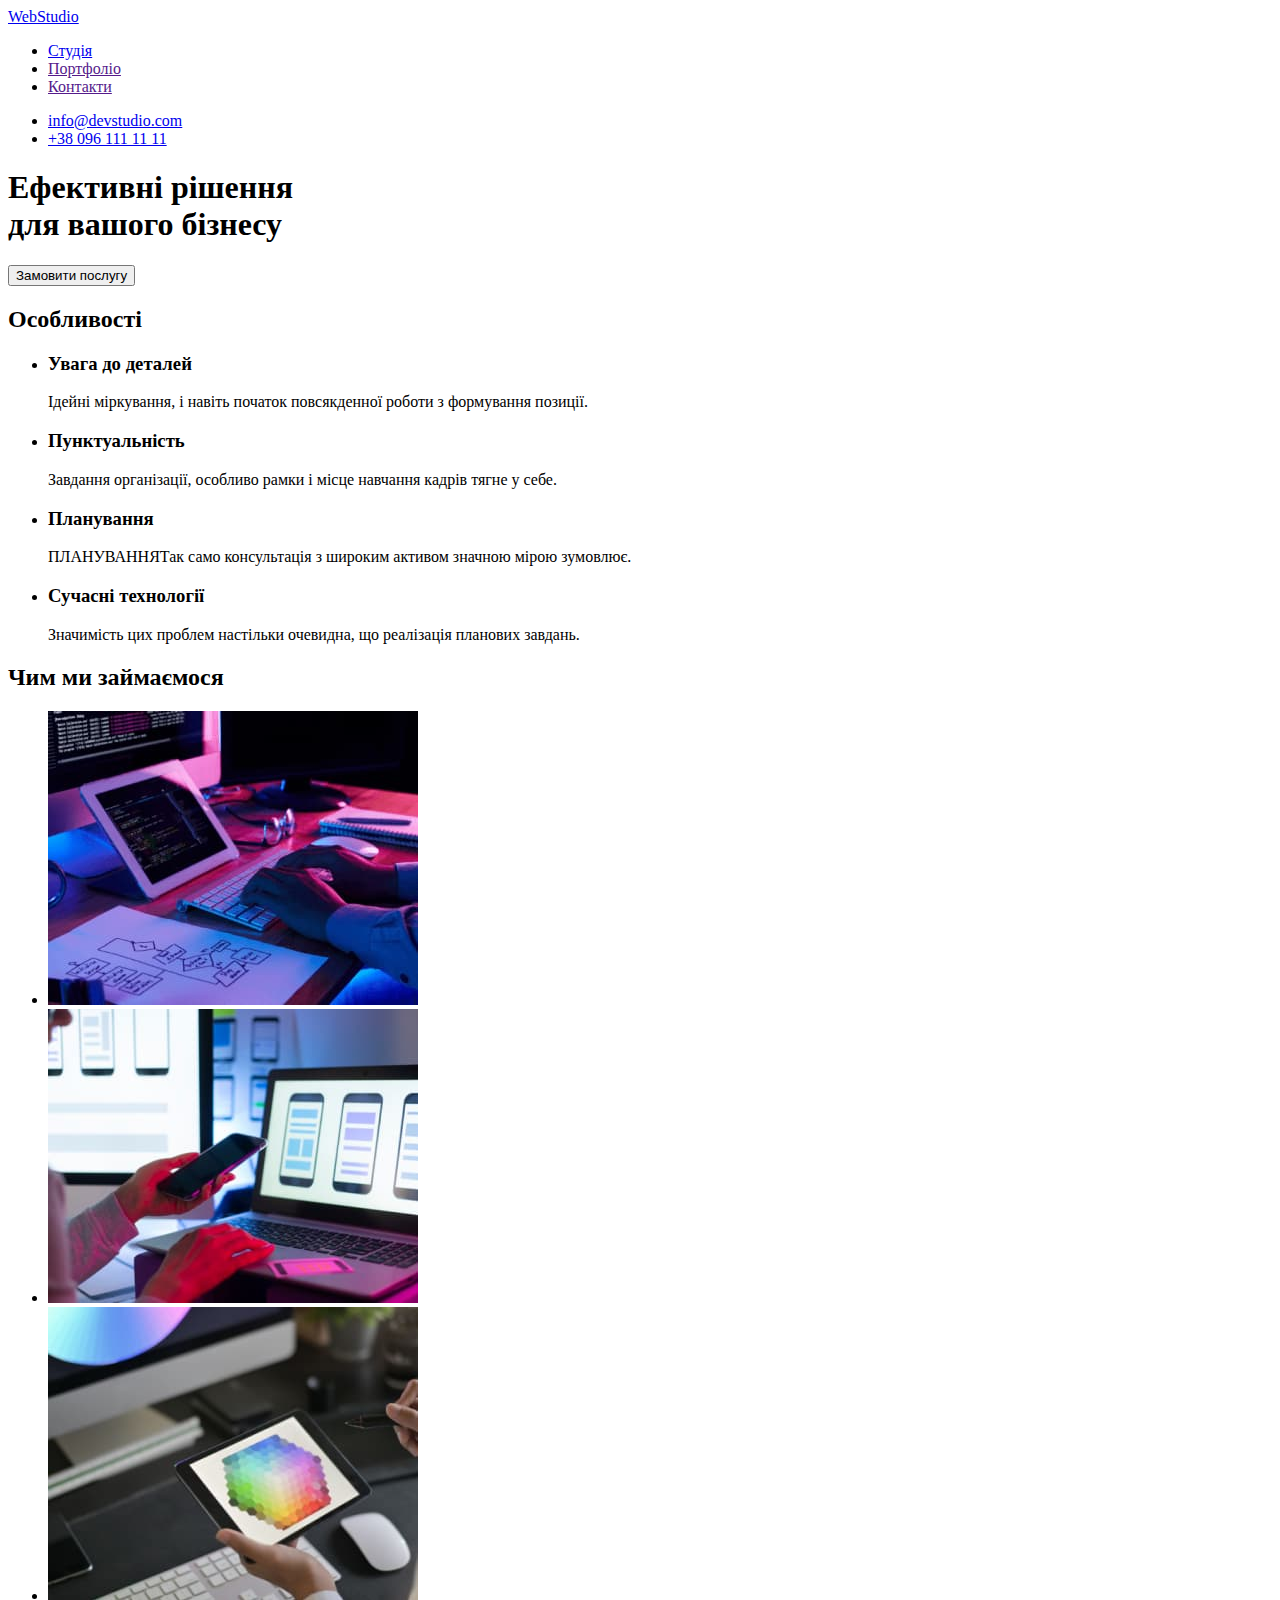
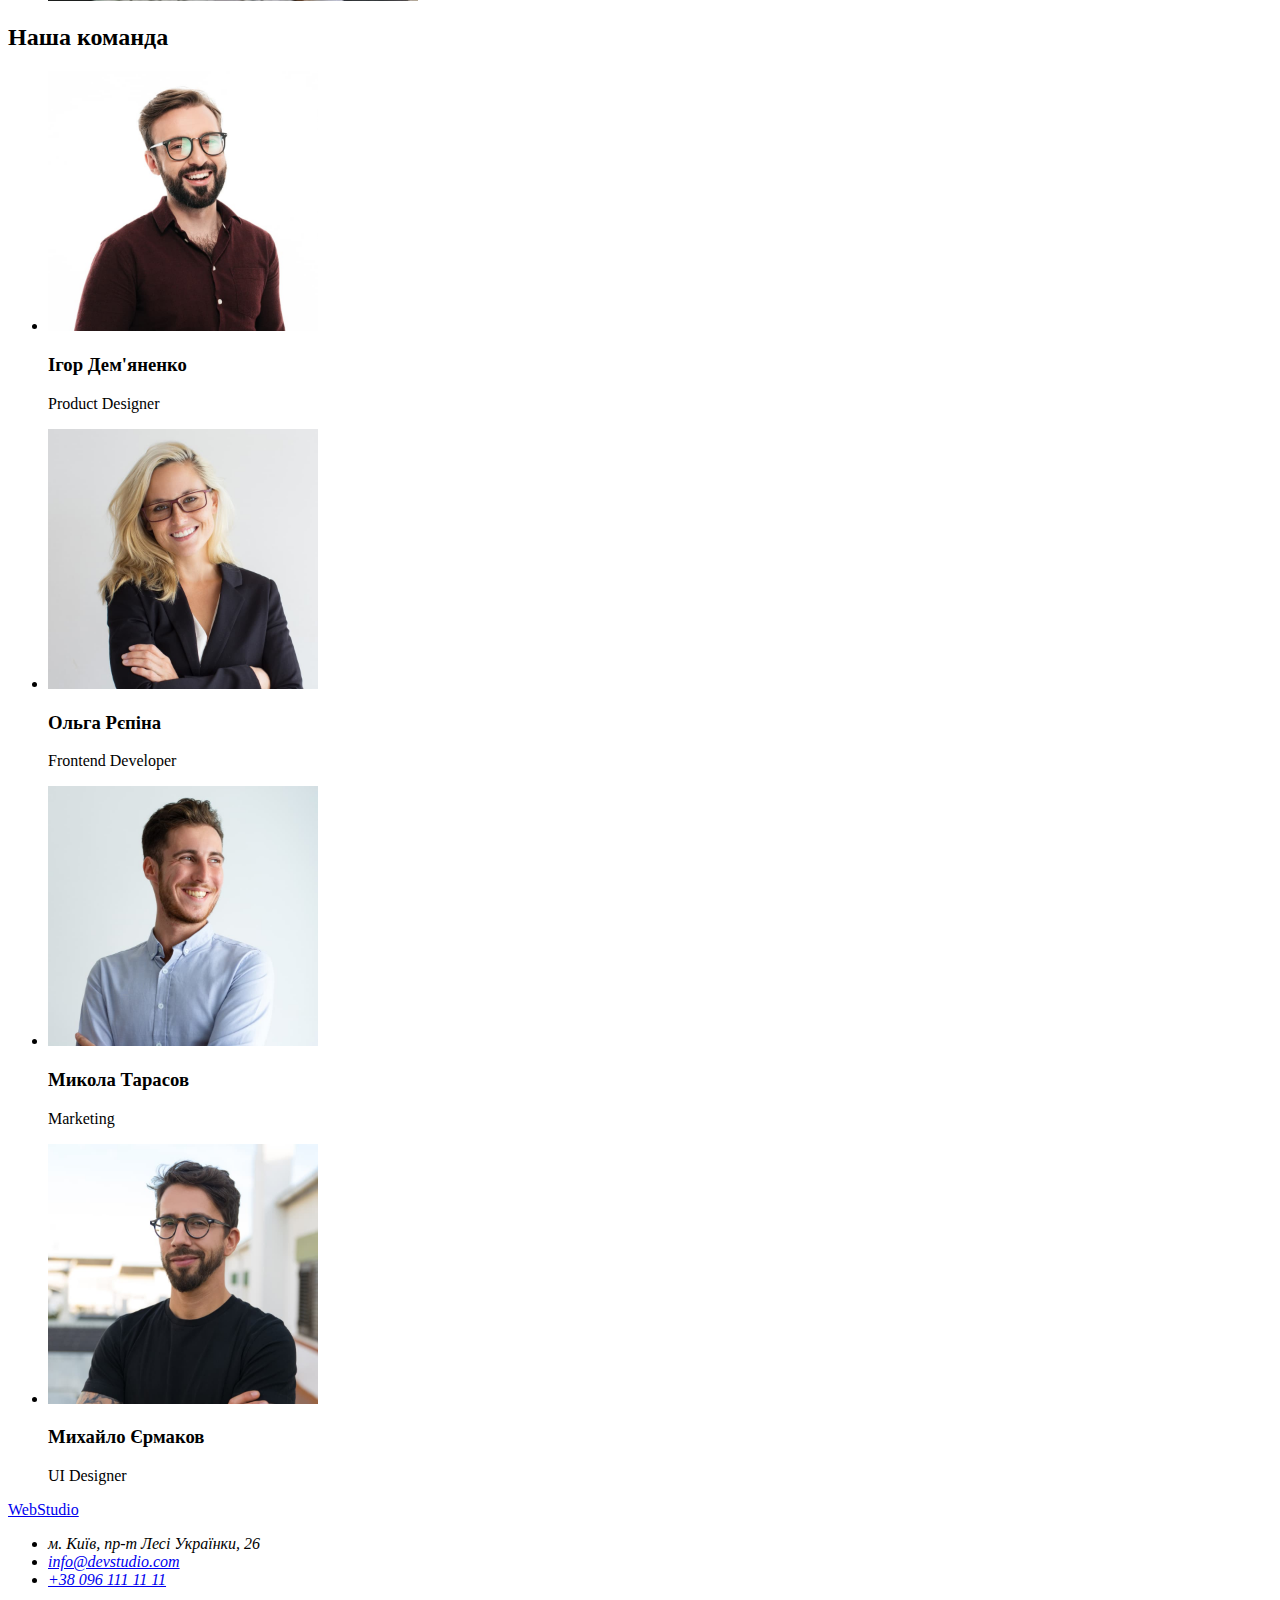
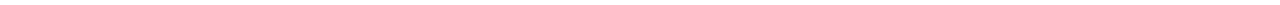
==== index.html @ 7e966d15 "hw-1" ====
<!DOCTYPE html>
<html lang="uk">
  <head>
    <meta charset="UTF-8" />
    <meta http-equiv="X-UA-Compatible" content="IE=edge" />
    <meta name="viewport" content="width=device-width, initial-scale=1.0" />
    <title>Document</title>
  </head>
  <body>
    <header>
      <a href="./index.html">WebStudio</a>
      <nav>
        <ul>
          <li><a href="./index.html">Студія</a></li>
          <li><a href="">Портфоліо</a></li>
          <li><a href="">Контакти</a></li>
        </ul>
      </nav>
      <ul>
        <li><a href="mailto:info@devstudio.com">info@devstudio.com</a></li>
        <li><a href="tel:+380961111111">+38 096 111 11 11</a></li>
      </ul>
    </header>
    <main>
      <section>
        <h1>
          Ефективні рішення <br />
          для вашого бізнесу
        </h1>
        <button type="button">Замовити послугу</button>
      </section>
      <section>
        <h2>Особливості</h2>
        <ul>
          <li>
            <h3>Увага до деталей</h3>
            <p>Ідейні міркування, і навіть початок повсякденної роботи з формування позиції.</p>
          </li>
          <li>
            <h3>Пунктуальність</h3>
            <p>Завдання організації, особливо рамки і місце навчання кадрів тягне у себе.</p>
          </li>
          <li>
            <h3>Планування</h3>
            <p>ПЛАНУВАННЯТак само консультація з широким активом значною мірою зумовлює.</p>
          </li>
          <li>
            <h3>Сучасні технології</h3>
            <p>Значимість цих проблем настільки очевидна, що реалізація планових завдань.</p>
          </li>
        </ul>
      </section>
      <section>
        <h2>Чим ми займаємося</h2>
        <ul>
          <li>
            <img src="./img/box-1.jpg" alt="Десктопні додатки" width="370" />
          </li>
          <li>
            <img src="./img/box-2.jpg" alt="Мобільні додатки" width="370" />
          </li>
          <li>
            <img src="./img/box-3.jpg" alt="Дизайнерські рішення" width="370" />
          </li>
        </ul>
      </section>
      <section>
        <h2>Наша команда</h2>
        <ul>
          <li>
            <img src="./img/ihor-demianenko.jpg" alt="Ihor Demianenko" width="270" />
            <h3>Ігор Дем'яненко</h3>
            <p lang="en">Product Designer</p>
          </li>
          <li>
            <img src="./img/olha-repina.jpg" alt="Olha Repina" width="270" />
            <h3>Ольга Рєпіна</h3>
            <p lang="en">Frontend Developer</p>
          </li>
          <li>
            <img src="./img/mykola-tarasov.jpg" alt="Mykola Tarasov" width="270" />
            <h3>Микола Тарасов</h3>
            <p lang="en">Marketing</p>
          </li>
          <li>
            <img src="./img/mykhailo-yermakov.jpg" alt="Mykhailo Yermakov" width="270" />
            <h3>Михайло Єрмаков</h3>
            <p lang="en">UI Designer</p>
          </li>
        </ul>
      </section>
    </main>
    <footer>
      <a href="./index.html">WebStudio</a>
      <address>
        <ul>
          <li>
            <a href="https://goo.gl/maps/HTSRrRzDhA2f8Xus7" target="_blank" rel="noopener nofollow"></a>
              м. Київ, пр-т Лесі Українки, 26
            </a>
          </li>
          <li><a href="mailto:info@devstudio.com">info@devstudio.com</a></li>
          <li><a href="tel:+380961111111">+38 096 111 11 11</a></li>
        </ul>
      </address>
    </footer>
  </body>
</html>
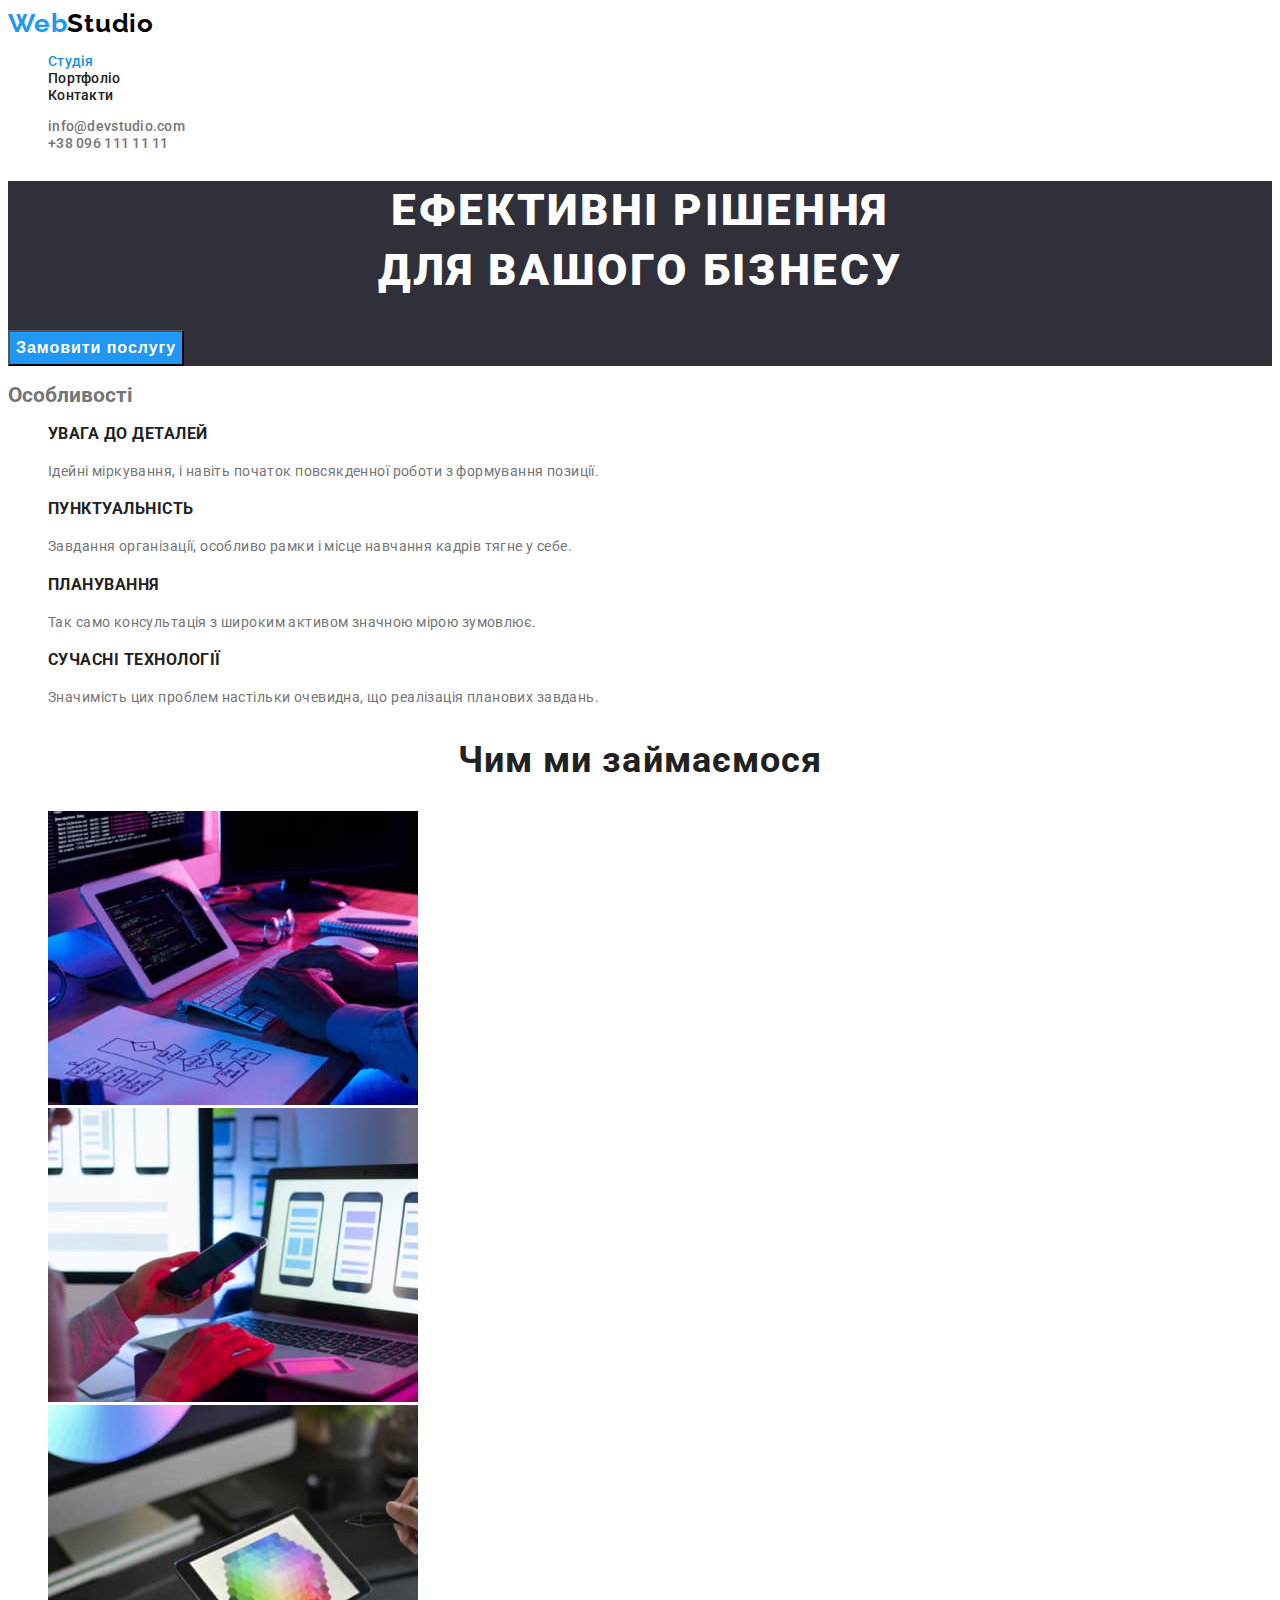
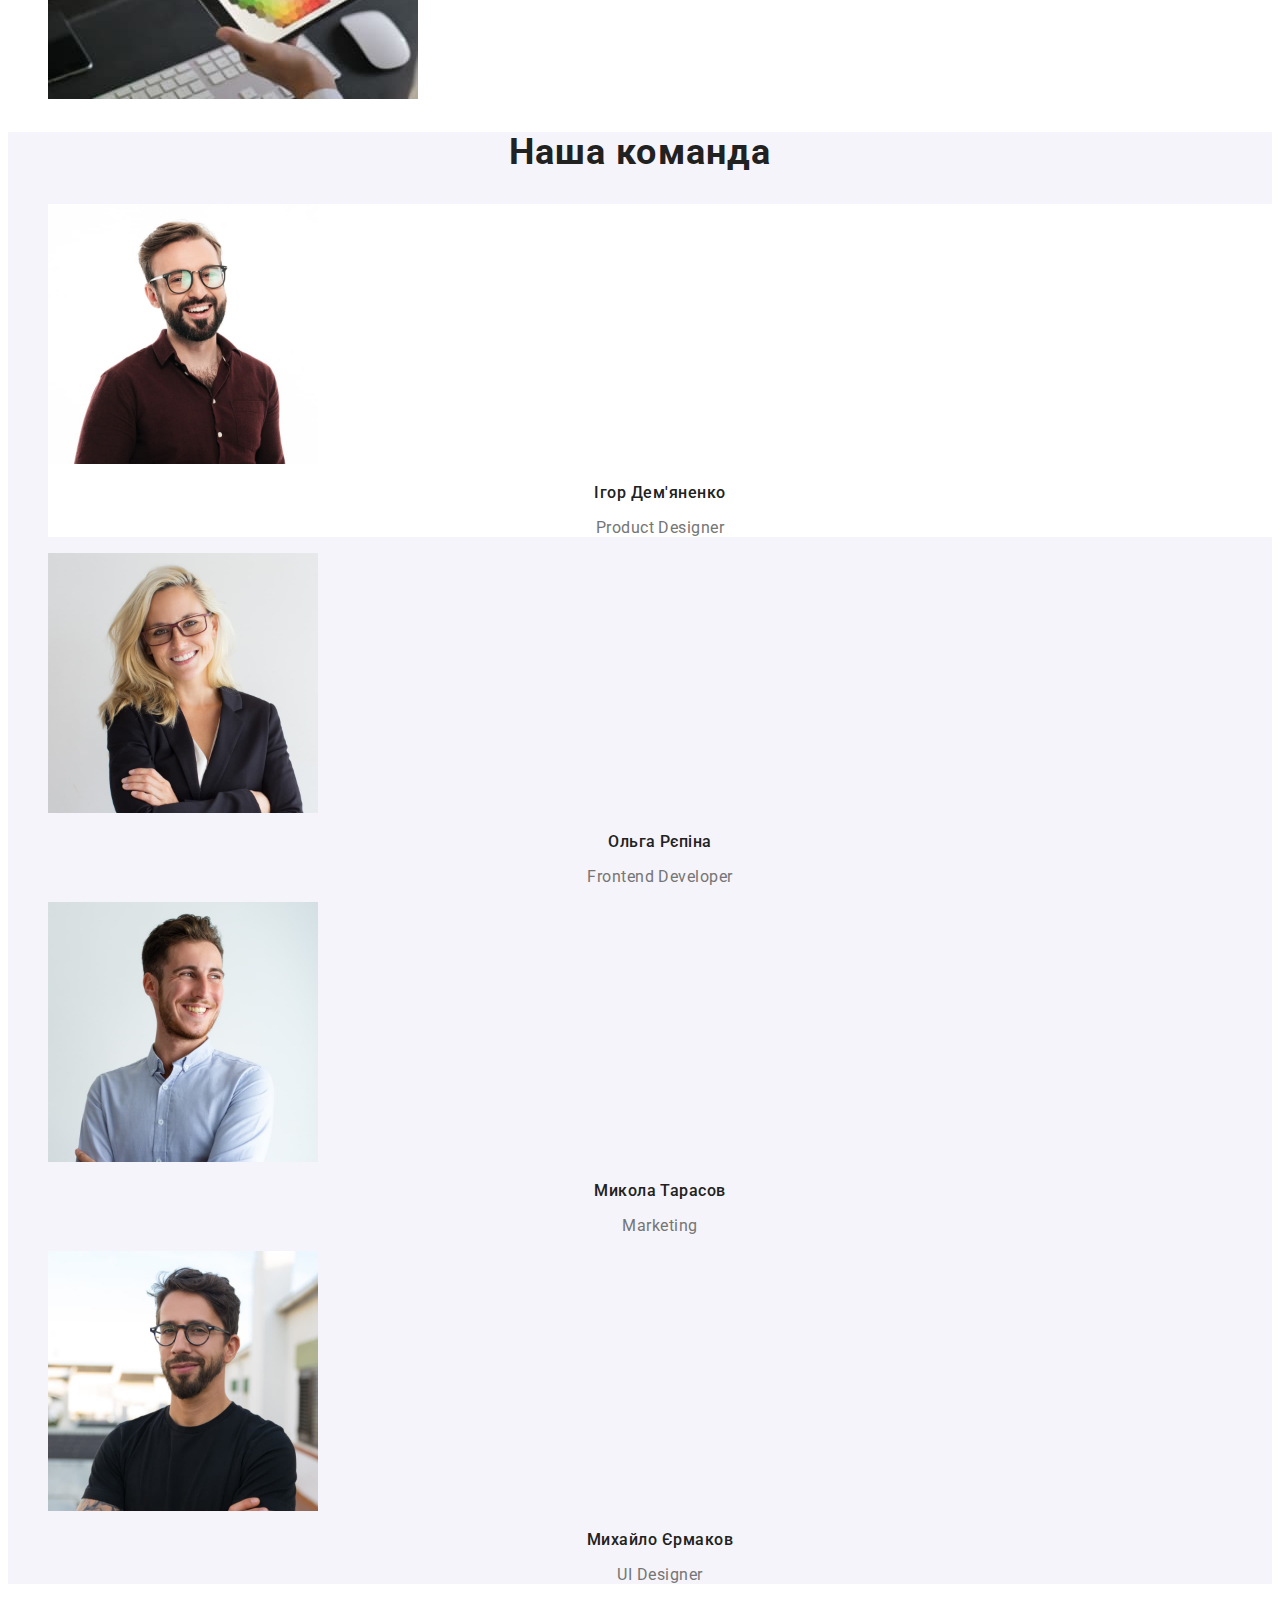
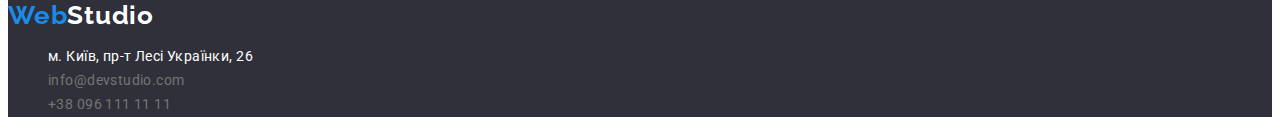
==== commit e7542dbb: "додано файли стилів та сторінка портфоліо" ====
--- a/index.html
+++ b/index.html
@@ -5,54 +5,77 @@
     <meta http-equiv="X-UA-Compatible" content="IE=edge" />
     <meta name="viewport" content="width=device-width, initial-scale=1.0" />
     <title>Document</title>
+    <link rel="preconnect" href="https://fonts.googleapis.com" />
+    <link rel="preconnect" href="https://fonts.gstatic.com" crossorigin />
+    <link
+      href="https://fonts.googleapis.com/css2?family=Raleway&family=Roboto:wght@400;500;700;900&display=swap"
+      rel="stylesheet"
+    />
+    <link rel="stylesheet" href="./css/styles.css" />
   </head>
   <body>
     <header>
-      <a href="./index.html">WebStudio</a>
+      <a href="./index.html" class="logo link-normalize"
+        ><span class="logo-accent">Web</span>Studio</a
+      >
       <nav>
-        <ul>
-          <li><a href="./index.html">Студія</a></li>
-          <li><a href="">Портфоліо</a></li>
-          <li><a href="">Контакти</a></li>
+        <ul class="nav list-normalize">
+          <li><a href="./index.html" class="nav-link link-normalize current-page">Студія</a></li>
+          <li><a href="./portfolio.html" class="nav-link link-normalize">Портфоліо</a></li>
+          <li><a href="#" class="nav-link link-normalize">Контакти</a></li>
         </ul>
       </nav>
-      <ul>
-        <li><a href="mailto:info@devstudio.com">info@devstudio.com</a></li>
-        <li><a href="tel:+380961111111">+38 096 111 11 11</a></li>
+      <ul class="contact list-normalize">
+        <li>
+          <a href="mailto:info@devstudio.com" class="contact-link link-normalize"
+            >info@devstudio.com</a
+          >
+        </li>
+        <li>
+          <a href="tel:+380961111111" class="contact-link link-normalize">+38 096 111 11 11</a>
+        </li>
       </ul>
     </header>
     <main>
-      <section>
-        <h1>
+      <section class="hero">
+        <h1 class="hero-header">
           Ефективні рішення <br />
           для вашого бізнесу
         </h1>
-        <button type="button">Замовити послугу</button>
+        <button type="button" class="hero-btn">Замовити послугу</button>
       </section>
-      <section>
-        <h2>Особливості</h2>
-        <ul>
+      <section class="features">
+        <h2 class="features-main-title">Особливості</h2>
+        <ul class="features-list list-normalize">
           <li>
-            <h3>Увага до деталей</h3>
-            <p>Ідейні міркування, і навіть початок повсякденної роботи з формування позиції.</p>
+            <h3 class="features-title">Увага до деталей</h3>
+            <p class="features-text">
+              Ідейні міркування, і навіть початок повсякденної роботи з формування позиції.
+            </p>
           </li>
           <li>
-            <h3>Пунктуальність</h3>
-            <p>Завдання організації, особливо рамки і місце навчання кадрів тягне у себе.</p>
+            <h3 class="features-title">Пунктуальність</h3>
+            <p class="features-text">
+              Завдання організації, особливо рамки і місце навчання кадрів тягне у себе.
+            </p>
           </li>
           <li>
-            <h3>Планування</h3>
-            <p>ПЛАНУВАННЯТак само консультація з широким активом значною мірою зумовлює.</p>
+            <h3 class="features-title">Планування</h3>
+            <p class="features-text">
+              Так само консультація з широким активом значною мірою зумовлює.
+            </p>
           </li>
           <li>
-            <h3>Сучасні технології</h3>
-            <p>Значимість цих проблем настільки очевидна, що реалізація планових завдань.</p>
+            <h3 class="features-title">Сучасні технології</h3>
+            <p class="features-text">
+              Значимість цих проблем настільки очевидна, що реалізація планових завдань.
+            </p>
           </li>
         </ul>
       </section>
-      <section>
-        <h2>Чим ми займаємося</h2>
-        <ul>
+      <section class="our-products">
+        <h2 class="secondary-title">Чим ми займаємося</h2>
+        <ul class="our-products-list list-normalize">
           <li>
             <img src="./img/box-1.jpg" alt="Десктопні додатки" width="370" />
           </li>
@@ -64,43 +87,56 @@
           </li>
         </ul>
       </section>
-      <section>
-        <h2>Наша команда</h2>
-        <ul>
-          <li>
+      <section class="our-team">
+        <h2 class="secondary-title">Наша команда</h2>
+        <ul class="our-team-list list-normalize">
+          <li class="our-team-item">
             <img src="./img/ihor-demianenko.jpg" alt="Ihor Demianenko" width="270" />
-            <h3>Ігор Дем'яненко</h3>
-            <p lang="en">Product Designer</p>
+            <h3 class="our-team-title our-team-text">Ігор Дем'яненко</h3>
+            <p lang="en" class="our-team-text">Product Designer</p>
           </li>
           <li>
             <img src="./img/olha-repina.jpg" alt="Olha Repina" width="270" />
-            <h3>Ольга Рєпіна</h3>
-            <p lang="en">Frontend Developer</p>
+            <h3 class="our-team-title our-team-text">Ольга Рєпіна</h3>
+            <p lang="en" class="our-team-text">Frontend Developer</p>
           </li>
           <li>
             <img src="./img/mykola-tarasov.jpg" alt="Mykola Tarasov" width="270" />
-            <h3>Микола Тарасов</h3>
-            <p lang="en">Marketing</p>
+            <h3 class="our-team-title our-team-text">Микола Тарасов</h3>
+            <p lang="en" class="our-team-text">Marketing</p>
           </li>
           <li>
             <img src="./img/mykhailo-yermakov.jpg" alt="Mykhailo Yermakov" width="270" />
-            <h3>Михайло Єрмаков</h3>
-            <p lang="en">UI Designer</p>
+            <h3 class="our-team-title our-team-text">Михайло Єрмаков</h3>
+            <p lang="en" class="our-team-text">UI Designer</p>
           </li>
         </ul>
       </section>
     </main>
-    <footer>
-      <a href="./index.html">WebStudio</a>
+    <footer class="footer">
+      <a href="./index.html" class="footer-logo link-normalize"
+        ><span class="footer-logo-accent">Web</span>Studio</a
+      >
       <address>
-        <ul>
+        <ul class="footer-contacts list-normalize">
           <li>
-            <a href="https://goo.gl/maps/HTSRrRzDhA2f8Xus7" target="_blank" rel="noopener nofollow"></a>
+            <a
+              href="https://goo.gl/maps/HTSRrRzDhA2f8Xus7"
+              target="_blank"
+              rel="noopener nofollow"
+              class="link-normalize footer-contact footer-address"
+            >
               м. Київ, пр-т Лесі Українки, 26
             </a>
           </li>
-          <li><a href="mailto:info@devstudio.com">info@devstudio.com</a></li>
-          <li><a href="tel:+380961111111">+38 096 111 11 11</a></li>
+          <li>
+            <a href="mailto:info@devstudio.com" class="footer-contact link-normalize"
+              >info@devstudio.com</a
+            >
+          </li>
+          <li>
+            <a href="tel:+380961111111" class="footer-contact link-normalize">+38 096 111 11 11</a>
+          </li>
         </ul>
       </address>
     </footer>
--- a/css/styles.css
+++ b/css/styles.css
@@ -0,0 +1,200 @@
+:root {
+  --main-accent-color: #2196f3;
+  --header-color: #212121;
+  --text-color: #757575;
+  --white-accent-color: #ffffff;
+  --dark-bg-color: #2f303a;
+  --white-bg-color: #ffffff;
+  --grey-bg-color: #f5f4fa;
+  --active-accent-color: #188ce8;
+  --main-black-color: #000000;
+}
+body {
+  font-family: 'Roboto', sans-serif;
+  font-size: 14px;
+  color: var(--text-color);
+}
+.link-normalize {
+  text-decoration: none;
+}
+.list-normalize {
+  list-style-type: none;
+}
+.nav-link.current-page {
+  color: var(--active-accent-color);
+}
+.logo {
+  font-family: 'Raleway', sans-serif;
+  font-weight: 700;
+  font-size: 26px;
+  line-height: 1.19;
+  letter-spacing: 0.03em;
+  color: var(--main-black-color);
+}
+.logo-accent {
+  color: var(--main-accent-color);
+}
+.nav {
+}
+.nav-link {
+  font-weight: 500;
+  font-size: 14px;
+  line-height: 1.14;
+  letter-spacing: 0.02em;
+  color: var(--header-color);
+}
+.nav-link:hover,
+.nav-link:focus {
+  color: var(--main-accent-color);
+}
+.contact {
+}
+.contact-link {
+  font-weight: 500;
+  line-height: 1.14;
+  letter-spacing: 0.02em;
+  color: var(--text-color);
+}
+.contact-link:hover,
+.contact-link:focus {
+  color: var(--main-accent-color);
+}
+.hero {
+  background: var(--dark-bg-color);
+}
+.hero-header {
+  font-weight: 900;
+  font-size: 44px;
+  line-height: 1.36;
+  text-align: center;
+  letter-spacing: 0.06em;
+  text-transform: uppercase;
+  color: var(--white-accent-color);
+}
+.hero-btn {
+  font-weight: 700;
+  font-size: 16px;
+  line-height: 1.86;
+  text-align: center;
+  letter-spacing: 0.06em;
+  color: var(--white-accent-color);
+  background-color: var(--main-accent-color);
+  cursor: pointer;
+}
+.hero-btn:hover,
+.hero-btn:focus {
+  background-color: var(--active-accent-color);
+}
+.features {
+  background: var(--white-bg-color);
+}
+.features-main-title {
+}
+.features-title {
+  font-weight: 700;
+  line-height: 1.14;
+  letter-spacing: 0.03em;
+  text-transform: uppercase;
+  color: var(--header-color);
+}
+.features-text {
+  line-height: 1.71;
+  letter-spacing: 0.03em;
+}
+.our-products {
+  background: var(--white-bg-color);
+}
+.secondary-title {
+  font-weight: 700;
+  font-size: 36px;
+  line-height: 1.16;
+  text-align: center;
+  letter-spacing: 0.03em;
+  color: var(--header-color);
+}
+.our-products-list {
+}
+.our-team {
+  background-color: var(--grey-bg-color);
+}
+.our-team-list {
+}
+.our-team-item {
+  background-color: var(--white-bg-color);
+}
+.our-team-text {
+  font-size: 16px;
+  line-height: 1.19;
+  text-align: center;
+  letter-spacing: 0.03em;
+}
+.our-team-title {
+  font-weight: 500;
+  color: var(--header-color);
+}
+.footer {
+  background-color: var(--dark-bg-color);
+}
+.footer-logo {
+  font-family: 'Raleway';
+  font-weight: 700;
+  font-size: 26px;
+  line-height: 1.19;
+  letter-spacing: 0.03em;
+  color: var(--white-accent-color);
+}
+.footer-logo-accent {
+  color: var(--active-accent-color);
+}
+.footer-contacts {
+}
+.footer-contact {
+  line-height: 1.71;
+  letter-spacing: 0.03em;
+  font-style: normal;
+  color: var(--text-color);
+}
+.footer-contact:hover,
+.footer-contact:focus {
+  color: var(--active-accent-color);
+}
+.footer-address {
+  color: var(--white-accent-color);
+}
+.portfolio {
+  background-color: var(--white-bg-color);
+}
+.portfolio-buttons {
+}
+.portfolio-btn {
+  font-family: inherit;
+  font-weight: 500;
+  font-size: 16px;
+  line-height: 1.62;
+  text-align: center;
+  letter-spacing: 0.03em;
+  color: var(--header-color);
+  background-color: var(--grey-bg-color);
+}
+.portfolio-btn:hover,
+.portfolio-btn:focus {
+  background-color: var(--active-accent-color);
+  color: var(--white-accent-color);
+}
+.portfolio-items {
+}
+.portfolio-item {
+}
+.portfolio-item-title {
+  font-weight: 700;
+  font-size: 18px;
+  line-height: 2;
+  letter-spacing: 0.06em;
+  color: var(--header-color);
+}
+.portfolio-item-text {
+  font-size: 16px;
+  line-height: 1.88;
+  letter-spacing: 0.03em;
+  color: var(--text-color);
+}
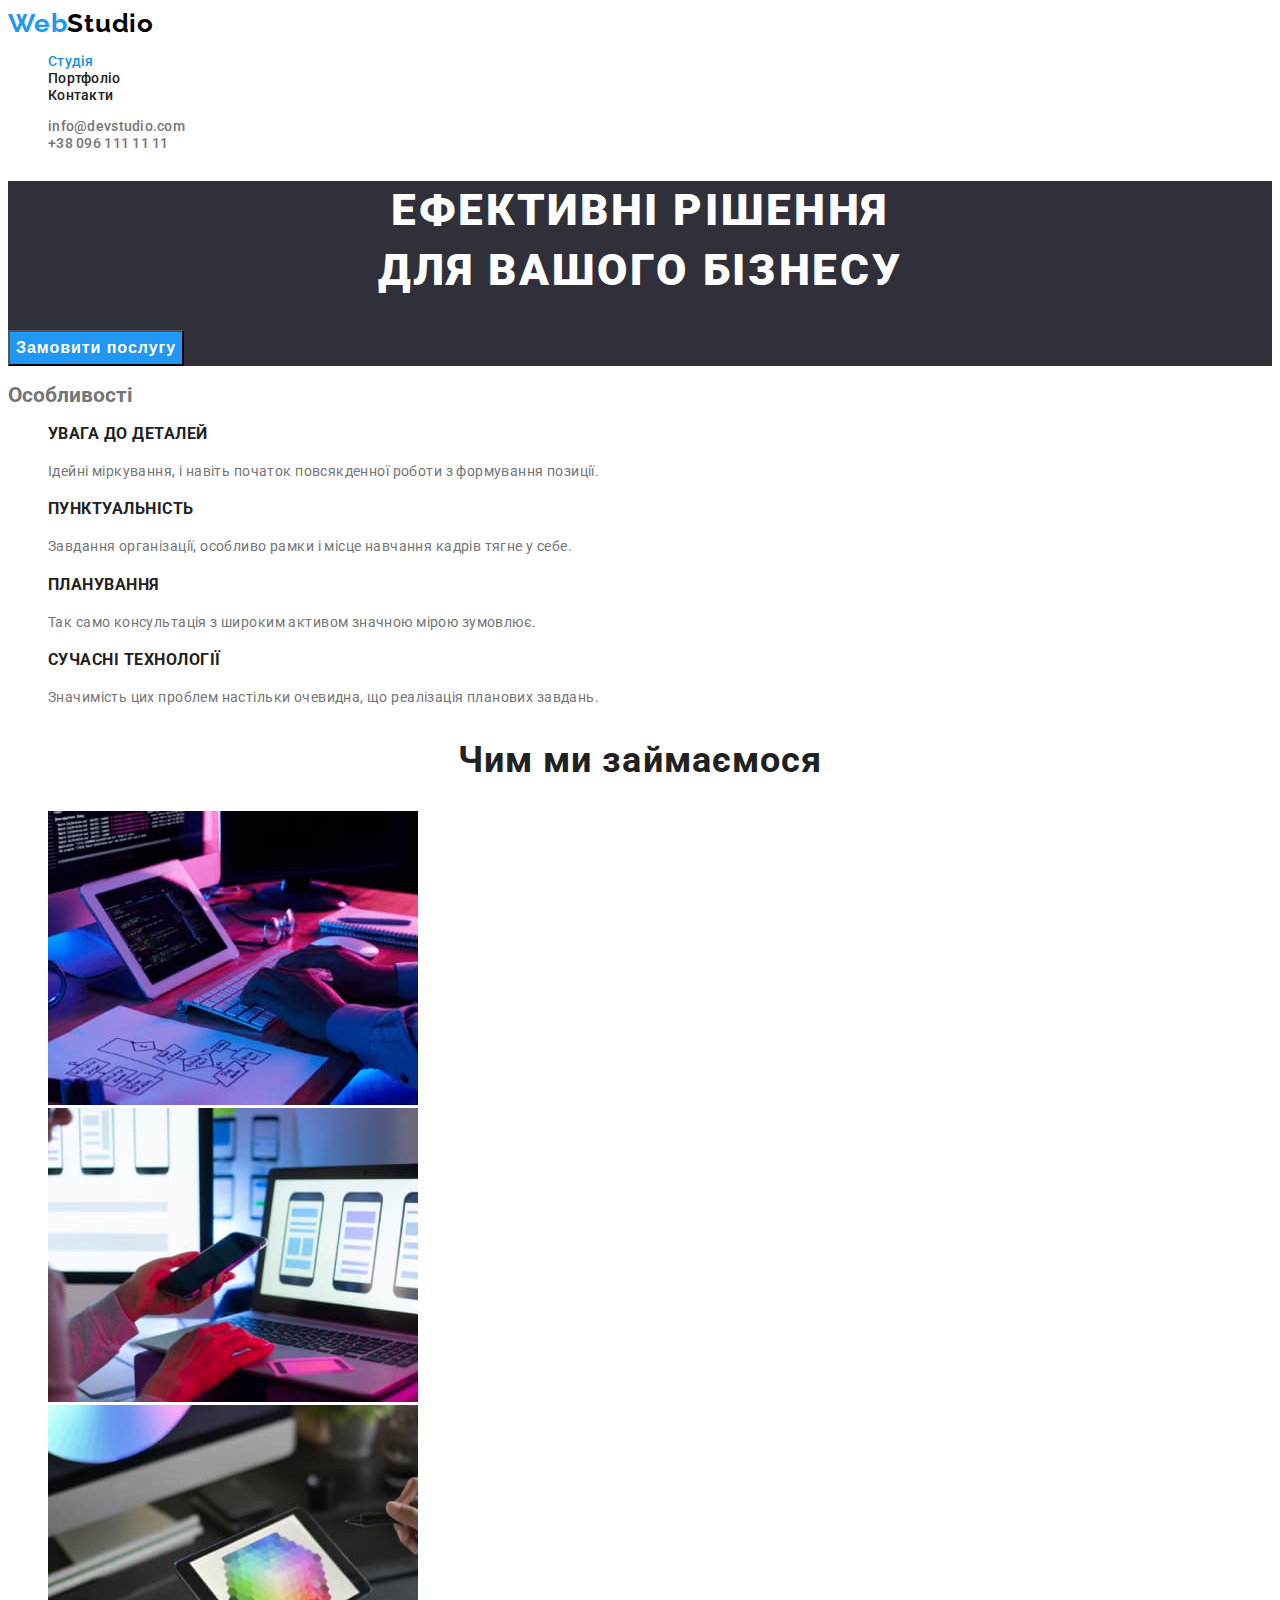
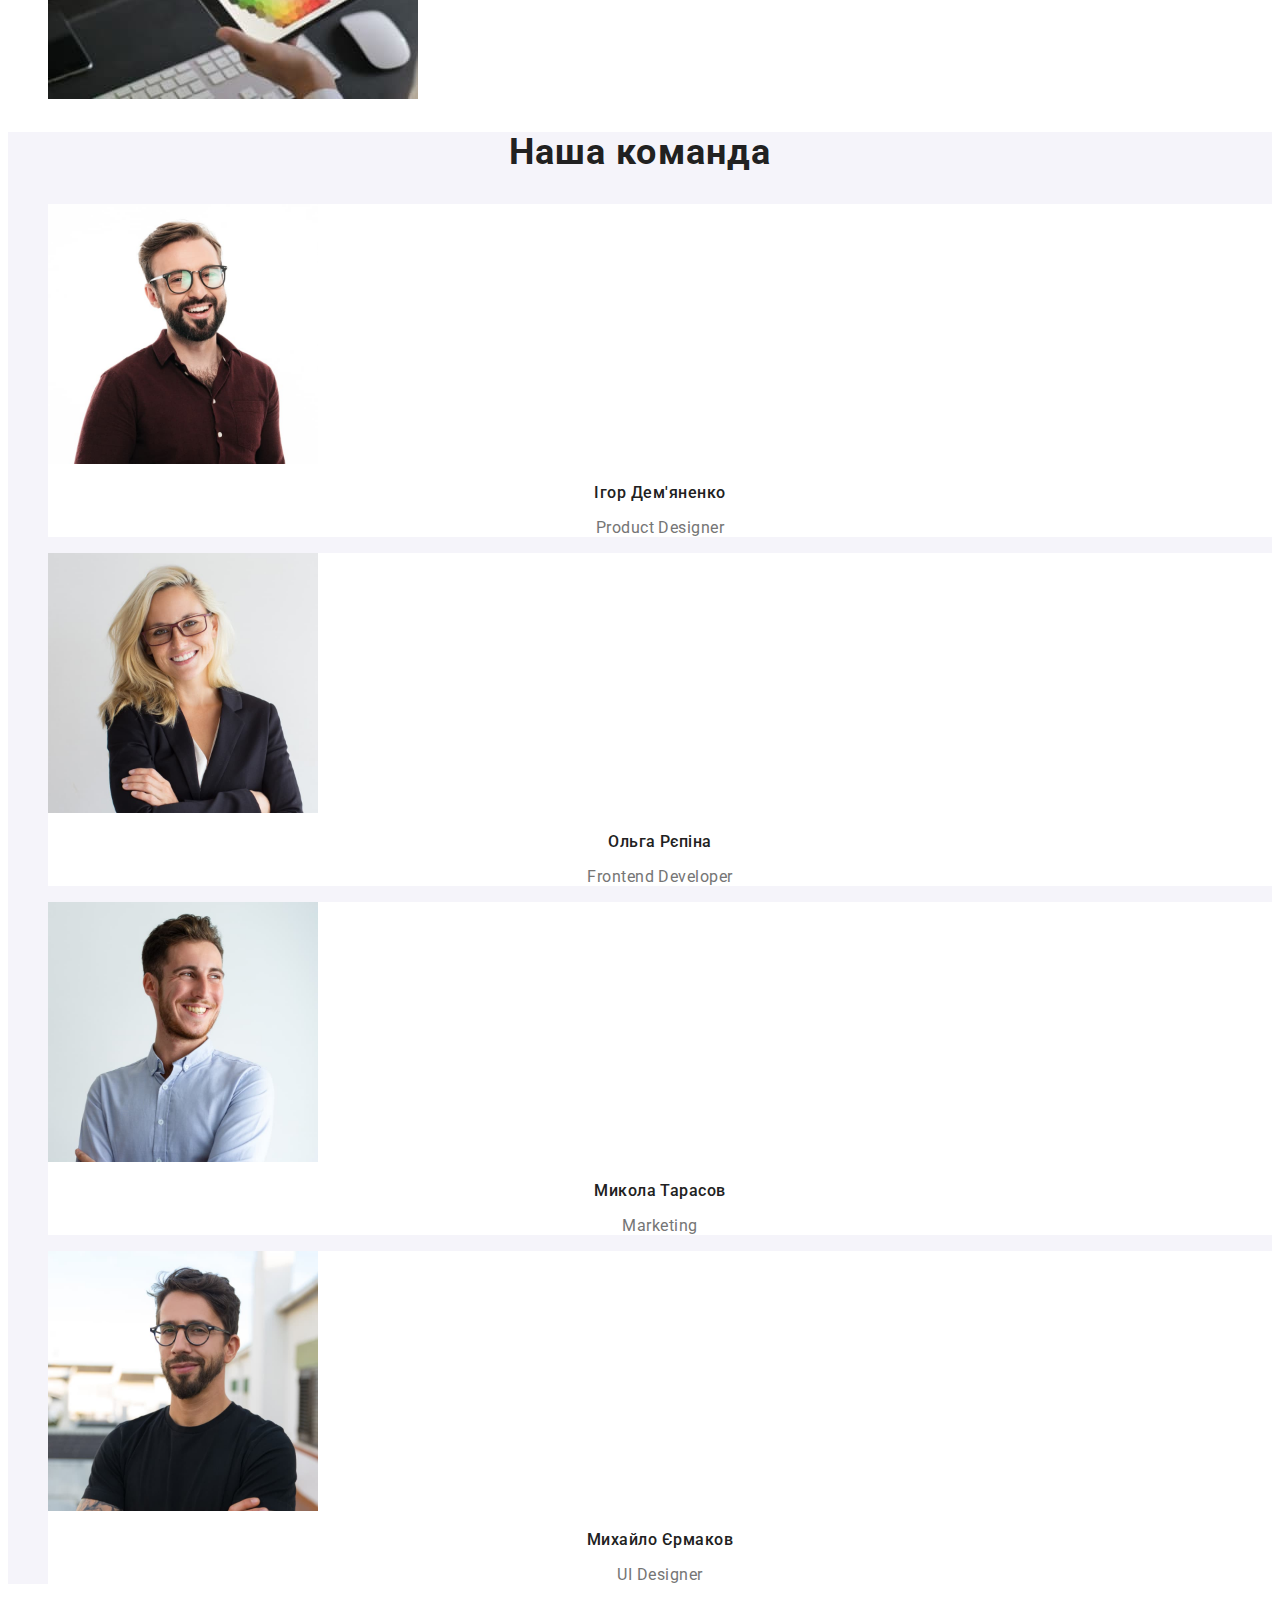
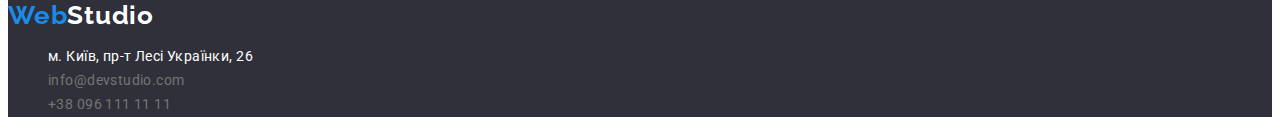
==== commit f77539e1: "правки" ====
--- a/index.html
+++ b/index.html
@@ -95,17 +95,17 @@
             <h3 class="our-team-title our-team-text">Ігор Дем'яненко</h3>
             <p lang="en" class="our-team-text">Product Designer</p>
           </li>
-          <li>
+          <li class="our-team-item">
             <img src="./img/olha-repina.jpg" alt="Olha Repina" width="270" />
             <h3 class="our-team-title our-team-text">Ольга Рєпіна</h3>
             <p lang="en" class="our-team-text">Frontend Developer</p>
           </li>
-          <li>
+          <li class="our-team-item">
             <img src="./img/mykola-tarasov.jpg" alt="Mykola Tarasov" width="270" />
             <h3 class="our-team-title our-team-text">Микола Тарасов</h3>
             <p lang="en" class="our-team-text">Marketing</p>
           </li>
-          <li>
+          <li class="our-team-item">
             <img src="./img/mykhailo-yermakov.jpg" alt="Mykhailo Yermakov" width="270" />
             <h3 class="our-team-title our-team-text">Михайло Єрмаков</h3>
             <p lang="en" class="our-team-text">UI Designer</p>
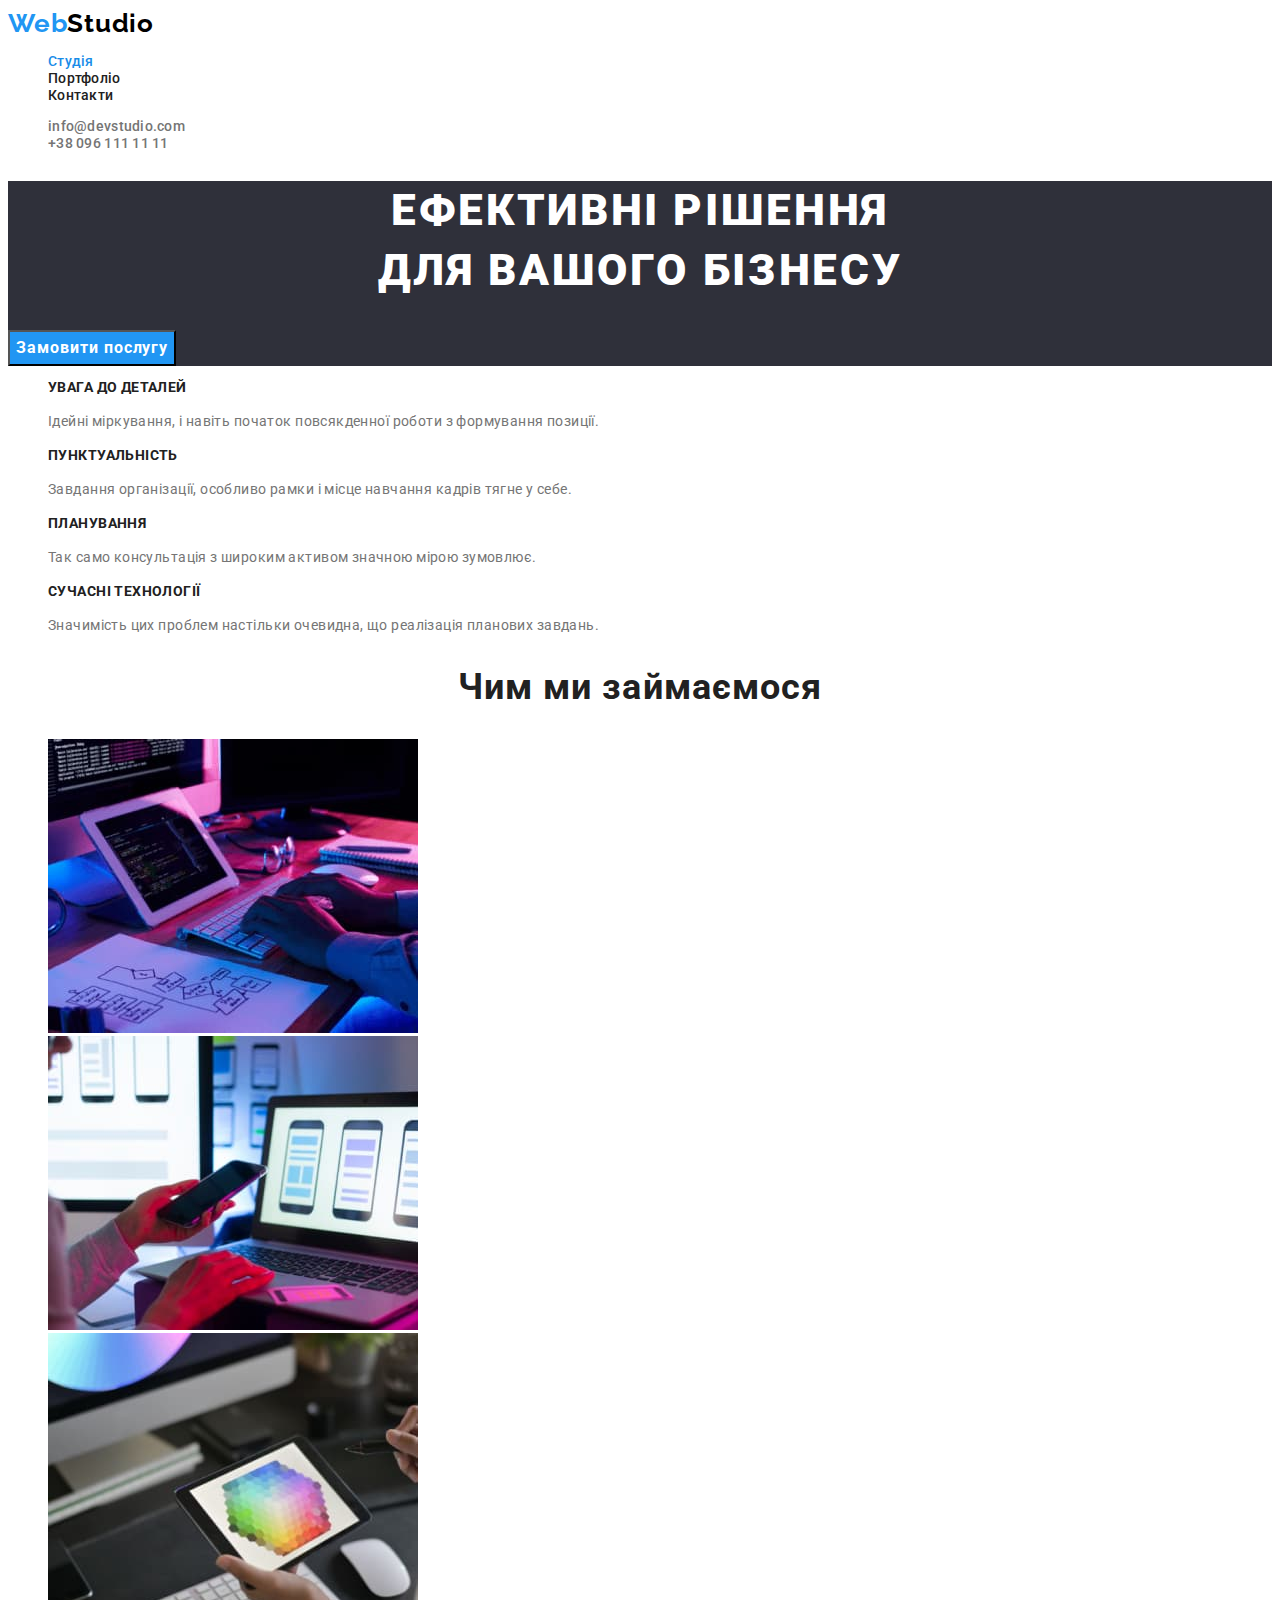
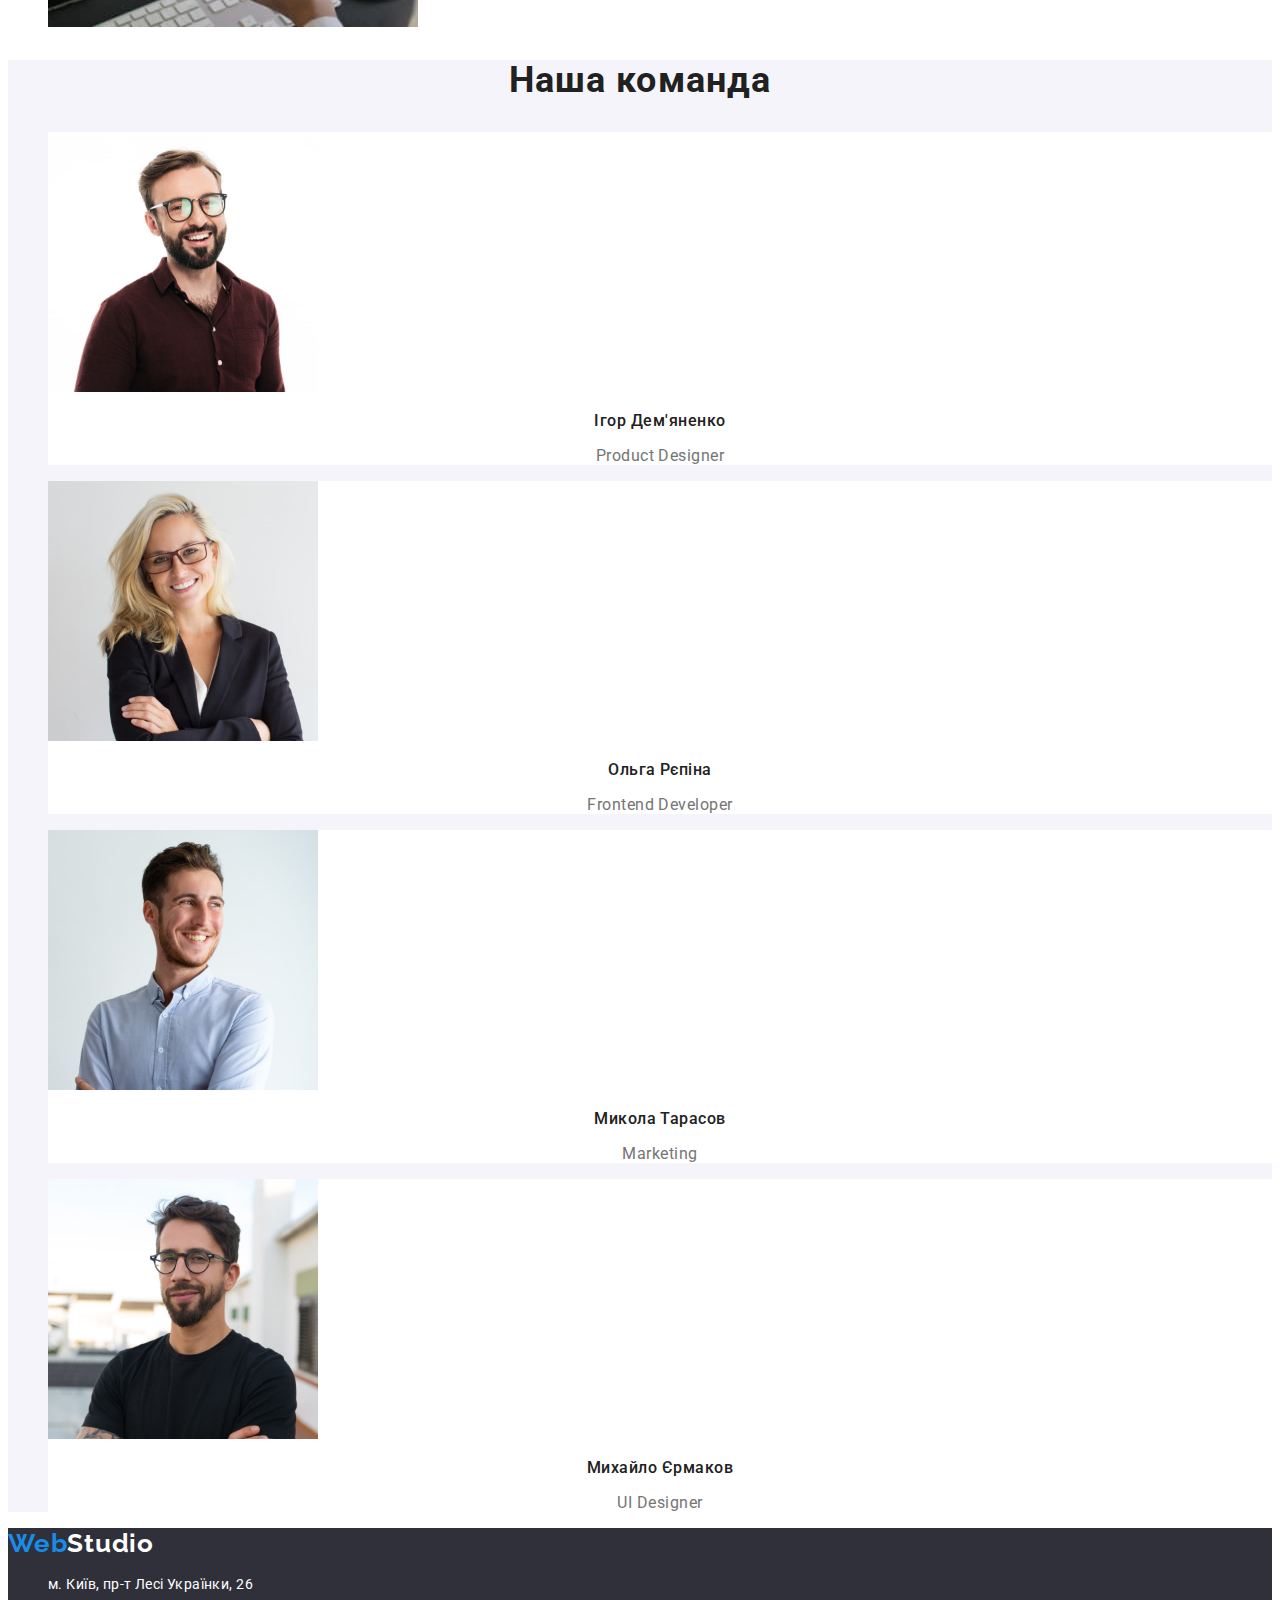
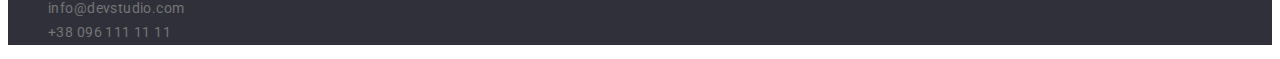
==== commit 4bc69a28: "невеликі виправлення" ====
--- a/index.html
+++ b/index.html
@@ -8,7 +8,7 @@
     <link rel="preconnect" href="https://fonts.googleapis.com" />
     <link rel="preconnect" href="https://fonts.gstatic.com" crossorigin />
     <link
-      href="https://fonts.googleapis.com/css2?family=Raleway&family=Roboto:wght@400;500;700;900&display=swap"
+      href="https://fonts.googleapis.com/css2?family=Raleway:wght@700&family=Roboto:wght@400;500;700;900&display=swap"
       rel="stylesheet"
     />
     <link rel="stylesheet" href="./css/styles.css" />
@@ -45,7 +45,7 @@
         <button type="button" class="hero-btn">Замовити послугу</button>
       </section>
       <section class="features">
-        <h2 class="features-main-title">Особливості</h2>
+        <h2 class="visually-hidden">Особливості</h2>
         <ul class="features-list list-normalize">
           <li>
             <h3 class="features-title">Увага до деталей</h3>
--- a/css/styles.css
+++ b/css/styles.css
@@ -13,12 +13,27 @@
   font-family: 'Roboto', sans-serif;
   font-size: 14px;
   color: var(--text-color);
+  background-color: var(--white-bg-color);
+  letter-spacing: 0.01em;
 }
 .link-normalize {
   text-decoration: none;
 }
 .list-normalize {
   list-style-type: none;
+}
+.visually-hidden {
+  position: absolute;
+  width: 1px;
+  height: 1px;
+  margin: -1px;
+  border: 0;
+  padding: 0;
+
+  white-space: nowrap;
+  clip-path: inset(100%);
+  clip: rect(0 0 0 0);
+  overflow: hidden;
 }
 .nav-link.current-page {
   color: var(--active-accent-color);
@@ -72,6 +87,7 @@
   color: var(--white-accent-color);
 }
 .hero-btn {
+  font-family: inherit;
   font-weight: 700;
   font-size: 16px;
   line-height: 1.86;
@@ -88,9 +104,8 @@
 .features {
   background: var(--white-bg-color);
 }
-.features-main-title {
-}
 .features-title {
+  font-size: 14px;
   font-weight: 700;
   line-height: 1.14;
   letter-spacing: 0.03em;
@@ -175,6 +190,7 @@
   letter-spacing: 0.03em;
   color: var(--header-color);
   background-color: var(--grey-bg-color);
+  cursor: pointer;
 }
 .portfolio-btn:hover,
 .portfolio-btn:focus {
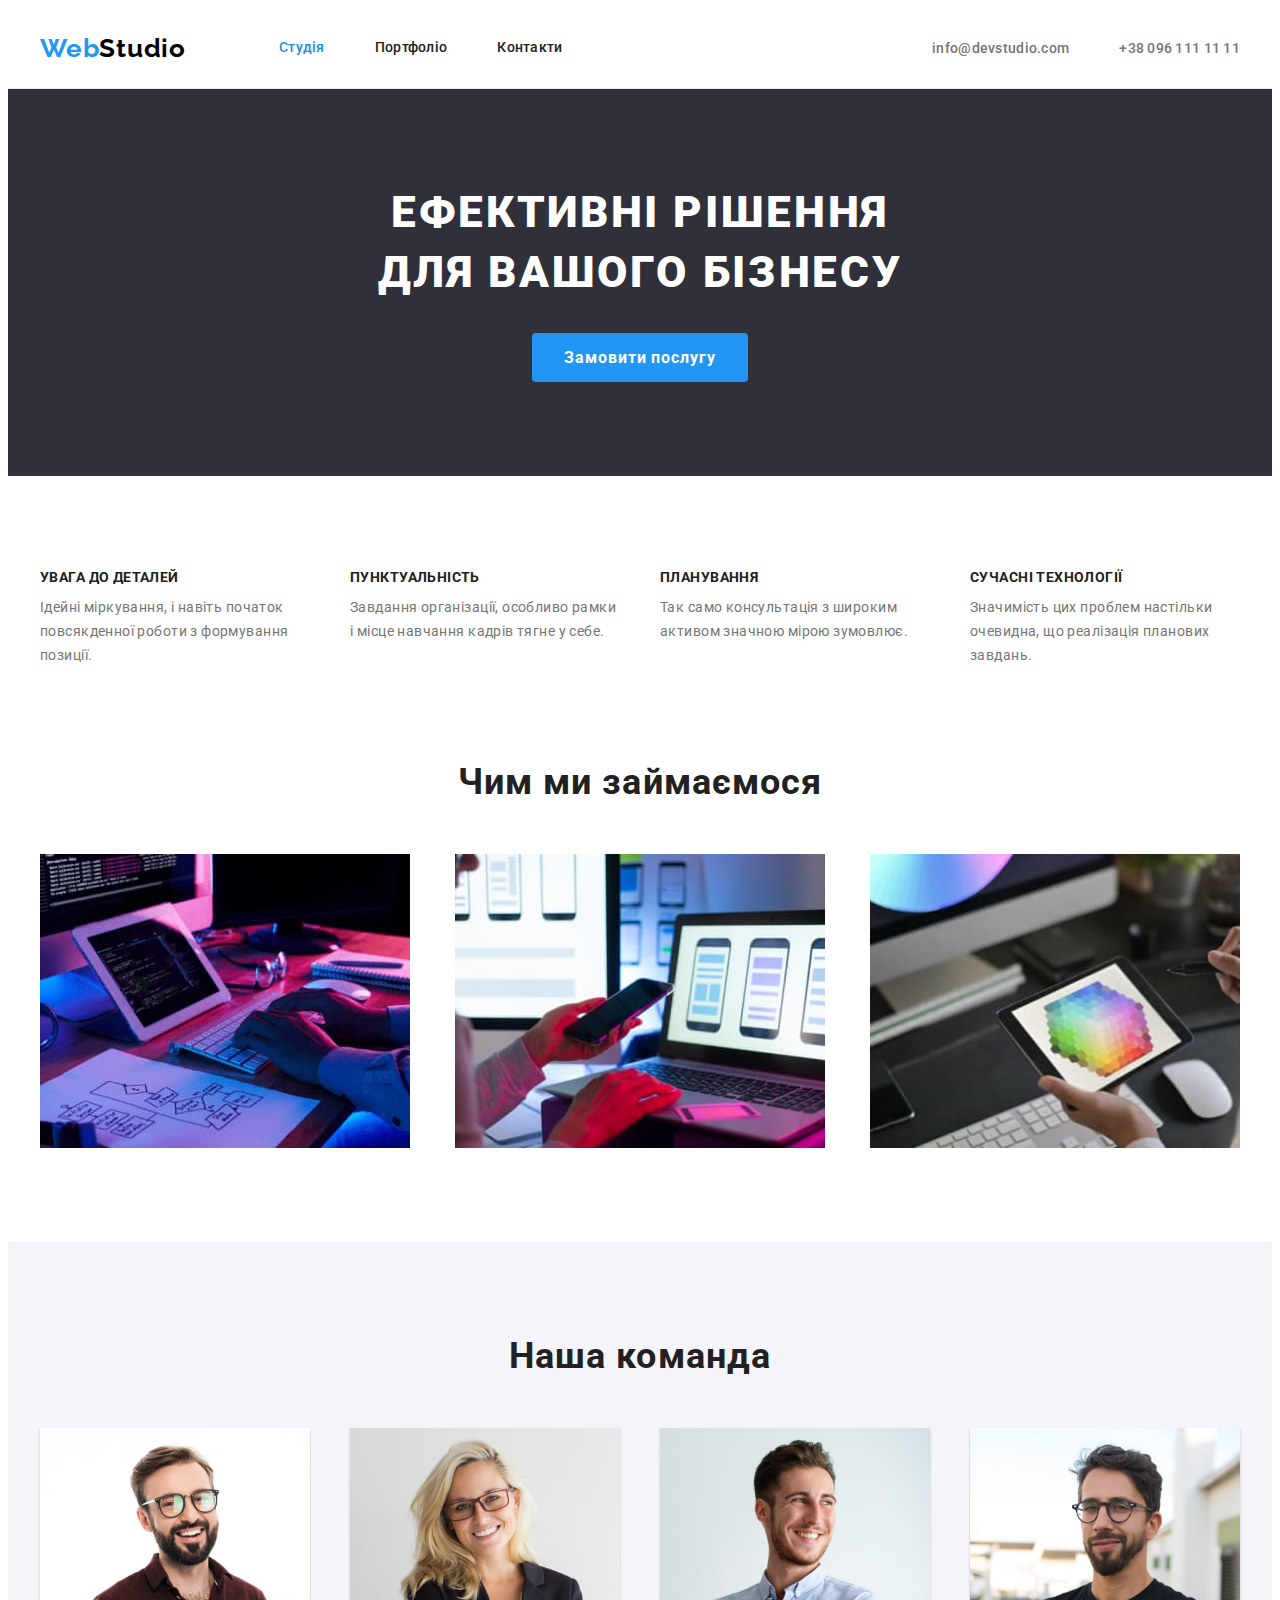
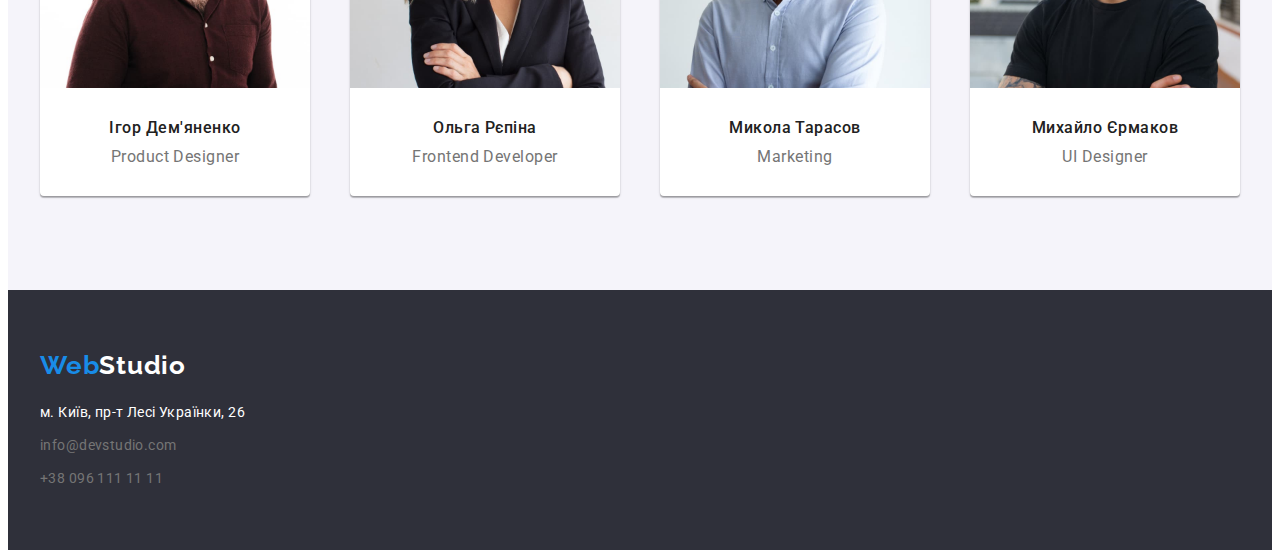
==== commit bac68580: "add hw03" ====
--- a/index.html
+++ b/index.html
@@ -11,134 +11,155 @@
       href="https://fonts.googleapis.com/css2?family=Raleway:wght@700&family=Roboto:wght@400;500;700;900&display=swap"
       rel="stylesheet"
     />
+    <link
+      rel="stylesheet"
+      href="https://cdnjs.cloudflare.com/ajax/libs/modern-normalize/1.1.0/modern-normalize.min.css"
+      integrity="sha512-wpPYUAdjBVSE4KJnH1VR1HeZfpl1ub8YT/NKx4PuQ5NmX2tKuGu6U/JRp5y+Y8XG2tV+wKQpNHVUX03MfMFn9Q=="
+      crossorigin="anonymous"
+      referrerpolicy="no-referrer"
+    />
     <link rel="stylesheet" href="./css/styles.css" />
   </head>
   <body>
-    <header>
-      <a href="./index.html" class="logo link-normalize"
-        ><span class="logo-accent">Web</span>Studio</a
-      >
-      <nav>
-        <ul class="nav list-normalize">
-          <li><a href="./index.html" class="nav-link link-normalize current-page">Студія</a></li>
-          <li><a href="./portfolio.html" class="nav-link link-normalize">Портфоліо</a></li>
-          <li><a href="#" class="nav-link link-normalize">Контакти</a></li>
+    <header class="header">
+      <div class="container header-body">
+        <a href="./index.html" class="logo"><span class="logo-accent">Web</span>Studio</a>
+        <nav>
+          <ul class="nav">
+            <li class="item"><a href="./index.html" class="nav-link current-page">Студія</a></li>
+            <li class="item"><a href="./portfolio.html" class="nav-link">Портфоліо</a></li>
+            <li class="item"><a href="" class="nav-link link-normalize">Контакти</a></li>
+          </ul>
+        </nav>
+        <ul class="contact">
+          <li class="item">
+            <a href="mailto:info@devstudio.com" class="contact-link">info@devstudio.com</a>
+          </li>
+          <li class="item">
+            <a href="tel:+380961111111" class="contact-link">+38 096 111 11 11</a>
+          </li>
         </ul>
-      </nav>
-      <ul class="contact list-normalize">
-        <li>
-          <a href="mailto:info@devstudio.com" class="contact-link link-normalize"
-            >info@devstudio.com</a
-          >
-        </li>
-        <li>
-          <a href="tel:+380961111111" class="contact-link link-normalize">+38 096 111 11 11</a>
-        </li>
-      </ul>
+      </div>
     </header>
     <main>
-      <section class="hero">
-        <h1 class="hero-header">
-          Ефективні рішення <br />
-          для вашого бізнесу
-        </h1>
-        <button type="button" class="hero-btn">Замовити послугу</button>
+      <section class="hero section">
+        <div class="container hero-body">
+          <h1 class="hero-header">
+            Ефективні рішення <br />
+            для вашого бізнесу
+          </h1>
+          <button type="button" class="hero-btn">Замовити послугу</button>
+        </div>
       </section>
-      <section class="features">
-        <h2 class="visually-hidden">Особливості</h2>
-        <ul class="features-list list-normalize">
-          <li>
-            <h3 class="features-title">Увага до деталей</h3>
-            <p class="features-text">
-              Ідейні міркування, і навіть початок повсякденної роботи з формування позиції.
-            </p>
-          </li>
-          <li>
-            <h3 class="features-title">Пунктуальність</h3>
-            <p class="features-text">
-              Завдання організації, особливо рамки і місце навчання кадрів тягне у себе.
-            </p>
-          </li>
-          <li>
-            <h3 class="features-title">Планування</h3>
-            <p class="features-text">
-              Так само консультація з широким активом значною мірою зумовлює.
-            </p>
-          </li>
-          <li>
-            <h3 class="features-title">Сучасні технології</h3>
-            <p class="features-text">
-              Значимість цих проблем настільки очевидна, що реалізація планових завдань.
-            </p>
-          </li>
-        </ul>
+      <section class="features section">
+        <div class="container">
+          <h2 class="visually-hidden">Особливості</h2>
+          <ul class="features-list">
+            <li class="item">
+              <h3 class="features-title">Увага до деталей</h3>
+              <p class="features-text">
+                Ідейні міркування, і навіть початок повсякденної роботи з формування позиції.
+              </p>
+            </li>
+            <li class="item">
+              <h3 class="features-title">Пунктуальність</h3>
+              <p class="features-text">
+                Завдання організації, особливо рамки і місце навчання кадрів тягне у себе.
+              </p>
+            </li>
+            <li class="item">
+              <h3 class="features-title">Планування</h3>
+              <p class="features-text">
+                Так само консультація з широким активом значною мірою зумовлює.
+              </p>
+            </li>
+            <li class="item">
+              <h3 class="features-title">Сучасні технології</h3>
+              <p class="features-text">
+                Значимість цих проблем настільки очевидна, що реалізація планових завдань.
+              </p>
+            </li>
+          </ul>
+        </div>
       </section>
-      <section class="our-products">
-        <h2 class="secondary-title">Чим ми займаємося</h2>
-        <ul class="our-products-list list-normalize">
-          <li>
-            <img src="./img/box-1.jpg" alt="Десктопні додатки" width="370" />
-          </li>
-          <li>
-            <img src="./img/box-2.jpg" alt="Мобільні додатки" width="370" />
-          </li>
-          <li>
-            <img src="./img/box-3.jpg" alt="Дизайнерські рішення" width="370" />
-          </li>
-        </ul>
+      <section class="our-products section">
+        <div class="container">
+          <h2 class="secondary-title">Чим ми займаємося</h2>
+          <ul class="our-products-list">
+            <li class="item">
+              <img src="./img/box-1.jpg" alt="Десктопні додатки" width="370" />
+            </li>
+            <li class="item">
+              <img src="./img/box-2.jpg" alt="Мобільні додатки" width="370" />
+            </li>
+            <li class="item">
+              <img src="./img/box-3.jpg" alt="Дизайнерські рішення" width="370" />
+            </li>
+          </ul>
+        </div>
       </section>
-      <section class="our-team">
-        <h2 class="secondary-title">Наша команда</h2>
-        <ul class="our-team-list list-normalize">
-          <li class="our-team-item">
-            <img src="./img/ihor-demianenko.jpg" alt="Ihor Demianenko" width="270" />
-            <h3 class="our-team-title our-team-text">Ігор Дем'яненко</h3>
-            <p lang="en" class="our-team-text">Product Designer</p>
-          </li>
-          <li class="our-team-item">
-            <img src="./img/olha-repina.jpg" alt="Olha Repina" width="270" />
-            <h3 class="our-team-title our-team-text">Ольга Рєпіна</h3>
-            <p lang="en" class="our-team-text">Frontend Developer</p>
-          </li>
-          <li class="our-team-item">
-            <img src="./img/mykola-tarasov.jpg" alt="Mykola Tarasov" width="270" />
-            <h3 class="our-team-title our-team-text">Микола Тарасов</h3>
-            <p lang="en" class="our-team-text">Marketing</p>
-          </li>
-          <li class="our-team-item">
-            <img src="./img/mykhailo-yermakov.jpg" alt="Mykhailo Yermakov" width="270" />
-            <h3 class="our-team-title our-team-text">Михайло Єрмаков</h3>
-            <p lang="en" class="our-team-text">UI Designer</p>
-          </li>
-        </ul>
+      <section class="our-team section">
+        <div class="container">
+          <h2 class="secondary-title">Наша команда</h2>
+          <ul class="our-team-list">
+            <li class="our-team-item">
+              <img src="./img/ihor-demianenko.jpg" alt="Ihor Demianenko" width="270" />
+              <div class="body">
+                <h3 class="our-team-title our-team-text">Ігор Дем'яненко</h3>
+                <p lang="en" class="our-team-text">Product Designer</p>
+              </div>
+            </li>
+            <li class="our-team-item">
+              <img src="./img/olha-repina.jpg" alt="Olha Repina" width="270" />
+              <div class="body">
+                <h3 class="our-team-title our-team-text">Ольга Рєпіна</h3>
+                <p lang="en" class="our-team-text">Frontend Developer</p>
+              </div>
+            </li>
+            <li class="our-team-item">
+              <img src="./img/mykola-tarasov.jpg" alt="Mykola Tarasov" width="270" />
+              <div class="body">
+                <h3 class="our-team-title our-team-text">Микола Тарасов</h3>
+                <p lang="en" class="our-team-text">Marketing</p>
+              </div>
+            </li>
+            <li class="our-team-item">
+              <img src="./img/mykhailo-yermakov.jpg" alt="Mykhailo Yermakov" width="270" />
+              <div class="body">
+                <h3 class="our-team-title our-team-text">Михайло Єрмаков</h3>
+                <p lang="en" class="our-team-text">UI Designer</p>
+              </div>
+            </li>
+          </ul>
+        </div>
       </section>
     </main>
     <footer class="footer">
-      <a href="./index.html" class="footer-logo link-normalize"
-        ><span class="footer-logo-accent">Web</span>Studio</a
-      >
-      <address>
-        <ul class="footer-contacts list-normalize">
-          <li>
-            <a
-              href="https://goo.gl/maps/HTSRrRzDhA2f8Xus7"
-              target="_blank"
-              rel="noopener nofollow"
-              class="link-normalize footer-contact footer-address"
-            >
-              м. Київ, пр-т Лесі Українки, 26
-            </a>
-          </li>
-          <li>
-            <a href="mailto:info@devstudio.com" class="footer-contact link-normalize"
-              >info@devstudio.com</a
-            >
-          </li>
-          <li>
-            <a href="tel:+380961111111" class="footer-contact link-normalize">+38 096 111 11 11</a>
-          </li>
-        </ul>
-      </address>
+      <div class="container">
+        <a href="./index.html" class="footer-logo"
+          ><span class="footer-logo-accent">Web</span>Studio</a
+        >
+        <address>
+          <ul class="footer-contacts">
+            <li class="item">
+              <a
+                href="https://goo.gl/maps/HTSRrRzDhA2f8Xus7"
+                target="_blank"
+                rel="noopener nofollow"
+                class="link-normalize footer-contact footer-address"
+              >
+                м. Київ, пр-т Лесі Українки, 26
+              </a>
+            </li>
+            <li class="item">
+              <a href="mailto:info@devstudio.com" class="footer-contact">info@devstudio.com</a>
+            </li>
+            <li class="item">
+              <a href="tel:+380961111111" class="footer-contact">+38 096 111 11 11</a>
+            </li>
+          </ul>
+        </address>
+      </div>
     </footer>
   </body>
 </html>
--- a/css/styles.css
+++ b/css/styles.css
@@ -16,11 +16,34 @@
   background-color: var(--white-bg-color);
   letter-spacing: 0.01em;
 }
-.link-normalize {
+p,
+h1,
+h2,
+h3,
+h4,
+h5,
+h6 {
+  margin: 0;
+}
+ul,
+ol {
+  margin: 0;
+  padding-left: 0;
+  list-style-type: none;
+}
+button {
+  cursor: pointer;
+}
+address {
+  font-style: normal;
+}
+img {
+  display: block;
+  max-width: 100%;
+  height: auto;
+}
+a {
   text-decoration: none;
-}
-.list-normalize {
-  list-style-type: none;
 }
 .visually-hidden {
   position: absolute;
@@ -29,16 +52,33 @@
   margin: -1px;
   border: 0;
   padding: 0;
-
   white-space: nowrap;
   clip-path: inset(100%);
   clip: rect(0 0 0 0);
   overflow: hidden;
 }
+.container {
+  width: 1200px;
+  padding: 0 15px;
+  margin: 0 auto;
+}
+.section {
+  padding-top: 94px;
+  padding-bottom: 94px;
+}
+.header {
+  border-bottom: 1px solid #ececec;
+}
+.header-body {
+  display: flex;
+  align-items: center;
+}
 .nav-link.current-page {
   color: var(--active-accent-color);
 }
 .logo {
+  margin-right: 93px;
+
   font-family: 'Raleway', sans-serif;
   font-weight: 700;
   font-size: 26px;
@@ -50,8 +90,16 @@
   color: var(--main-accent-color);
 }
 .nav {
+  display: flex;
+}
+.nav .item:not(:last-child) {
+  margin-right: 50px;
 }
 .nav-link {
+  display: inline-block;
+
+  padding: 32px 0;
+
   font-weight: 500;
   font-size: 14px;
   line-height: 1.14;
@@ -63,8 +111,15 @@
   color: var(--main-accent-color);
 }
 .contact {
+  display: flex;
+
+  margin-left: auto;
+}
+.contact .item:not(:last-child) {
+  margin-right: 50px;
 }
 .contact-link {
+  padding: 32px 0;
   font-weight: 500;
   line-height: 1.14;
   letter-spacing: 0.02em;
@@ -77,16 +132,25 @@
 .hero {
   background: var(--dark-bg-color);
 }
+.hero-body {
+  text-align: center;
+}
 .hero-header {
+  margin-bottom: 30px;
   font-weight: 900;
   font-size: 44px;
   line-height: 1.36;
-  text-align: center;
   letter-spacing: 0.06em;
   text-transform: uppercase;
   color: var(--white-accent-color);
 }
 .hero-btn {
+  display: inline-block;
+  padding: 10px 32px;
+
+  border: none;
+  border-radius: 4px;
+
   font-family: inherit;
   font-weight: 700;
   font-size: 16px;
@@ -95,7 +159,6 @@
   letter-spacing: 0.06em;
   color: var(--white-accent-color);
   background-color: var(--main-accent-color);
-  cursor: pointer;
 }
 .hero-btn:hover,
 .hero-btn:focus {
@@ -104,7 +167,16 @@
 .features {
   background: var(--white-bg-color);
 }
+.features-list {
+  display: flex;
+  justify-content: space-between;
+}
+.features-list .item {
+  width: 270px;
+}
 .features-title {
+  margin-bottom: 10px;
+
   font-size: 14px;
   font-weight: 700;
   line-height: 1.14;
@@ -117,9 +189,12 @@
   letter-spacing: 0.03em;
 }
 .our-products {
+  padding-top: 0;
   background: var(--white-bg-color);
 }
 .secondary-title {
+  margin-bottom: 50px;
+
   font-weight: 700;
   font-size: 36px;
   line-height: 1.16;
@@ -128,14 +203,24 @@
   color: var(--header-color);
 }
 .our-products-list {
+  display: flex;
+  justify-content: space-between;
 }
 .our-team {
   background-color: var(--grey-bg-color);
 }
 .our-team-list {
+  display: flex;
+  justify-content: space-between;
 }
 .our-team-item {
   background-color: var(--white-bg-color);
+  box-shadow: 0px 1px 3px rgba(0, 0, 0, 0.12), 0px 1px 1px rgba(0, 0, 0, 0.14),
+    0px 2px 1px rgba(0, 0, 0, 0.2);
+  border-radius: 0px 0px 4px 4px;
+}
+.our-team-item .body {
+  margin: 30px auto;
 }
 .our-team-text {
   font-size: 16px;
@@ -144,13 +229,20 @@
   letter-spacing: 0.03em;
 }
 .our-team-title {
+  margin-bottom: 10px;
+
   font-weight: 500;
   color: var(--header-color);
 }
 .footer {
+  padding-top: 60px;
+  padding-bottom: 60px;
+
   background-color: var(--dark-bg-color);
 }
 .footer-logo {
+  display: inline-block;
+  margin-bottom: 20px;
   font-family: 'Raleway';
   font-weight: 700;
   font-size: 26px;
@@ -161,7 +253,8 @@
 .footer-logo-accent {
   color: var(--active-accent-color);
 }
-.footer-contacts {
+.footer-contacts .item:not(:last-child) {
+  margin-bottom: 9px;
 }
 .footer-contact {
   line-height: 1.71;
@@ -180,8 +273,16 @@
   background-color: var(--white-bg-color);
 }
 .portfolio-buttons {
+  display: flex;
+  justify-content: center;
+  margin-bottom: 50px;
+}
+.portfolio-buttons .item:not(:last-child) {
+  margin-right: 8px;
 }
 .portfolio-btn {
+  padding: 6px 22px;
+
   font-family: inherit;
   font-weight: 500;
   font-size: 16px;
@@ -190,6 +291,7 @@
   letter-spacing: 0.03em;
   color: var(--header-color);
   background-color: var(--grey-bg-color);
+  border: none;
   cursor: pointer;
 }
 .portfolio-btn:hover,
@@ -197,9 +299,14 @@
   background-color: var(--active-accent-color);
   color: var(--white-accent-color);
 }
+
 .portfolio-items {
+  display: flex;
+  flex-wrap: wrap;
+  gap: 30px;
 }
 .portfolio-item {
+  flex-basis: calc((100%-60px) / 3);
 }
 .portfolio-item-title {
   font-weight: 700;
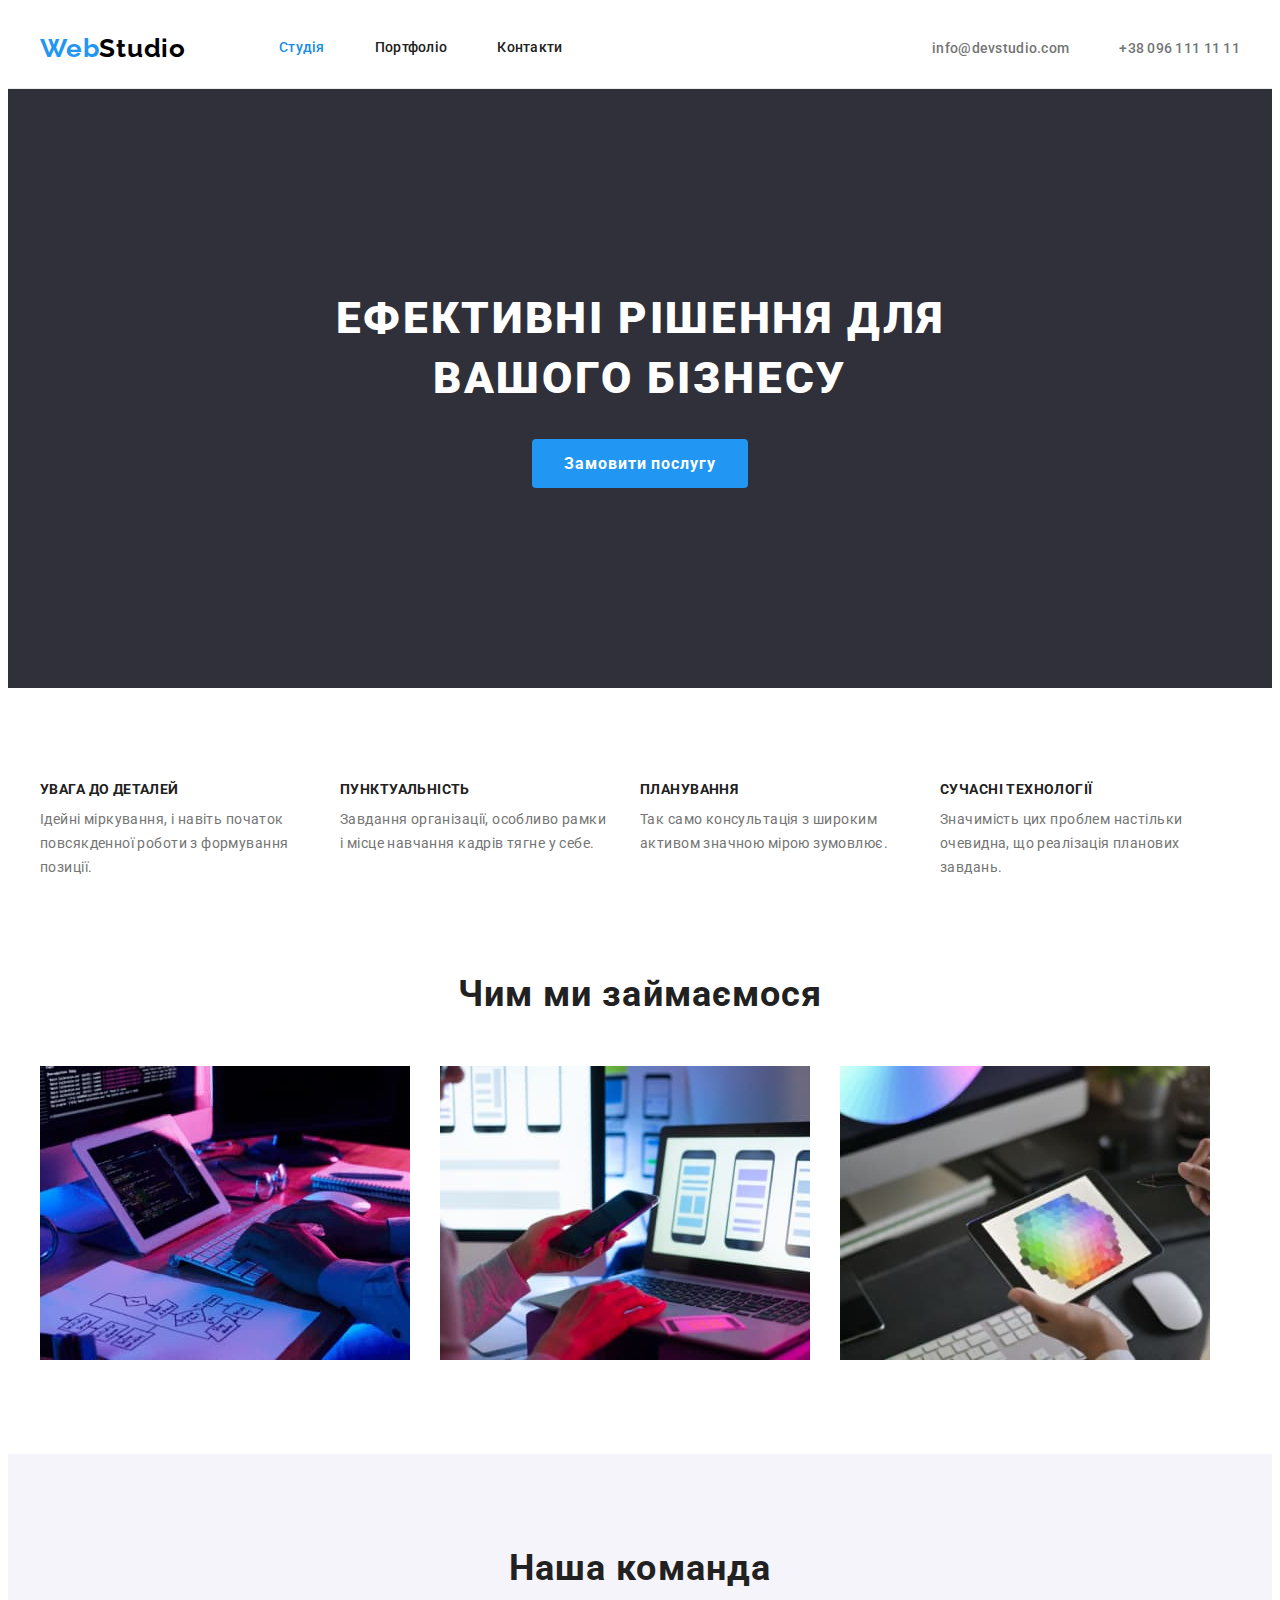
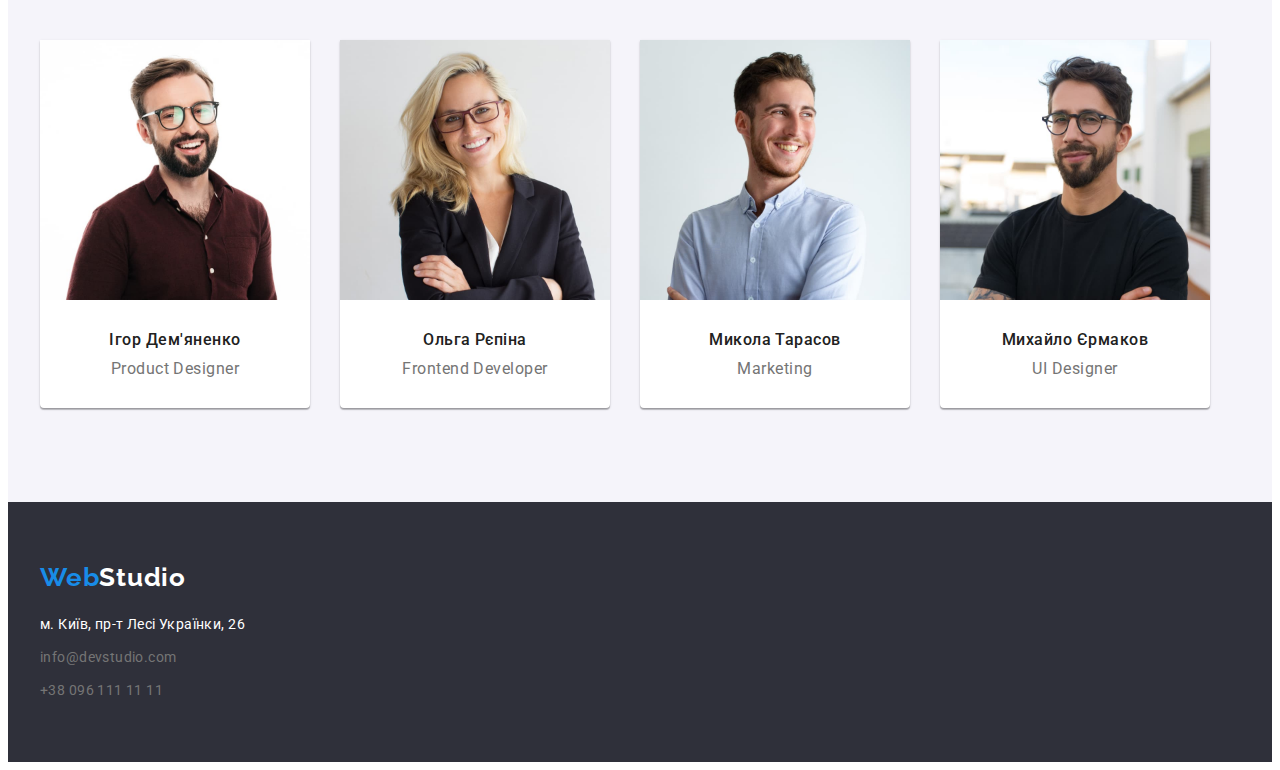
==== commit e5e98e92: "з правками ментора" ====
--- a/index.html
+++ b/index.html
@@ -42,12 +42,9 @@
       </div>
     </header>
     <main>
-      <section class="hero section">
+      <section class="hero">
         <div class="container hero-body">
-          <h1 class="hero-header">
-            Ефективні рішення <br />
-            для вашого бізнесу
-          </h1>
+          <h1 class="hero-header">Ефективні рішення для вашого бізнесу</h1>
           <button type="button" class="hero-btn">Замовити послугу</button>
         </div>
       </section>
--- a/css/styles.css
+++ b/css/styles.css
@@ -130,13 +130,17 @@
   color: var(--main-accent-color);
 }
 .hero {
+  padding-top: 200px;
+  padding-bottom: 200px;
   background: var(--dark-bg-color);
 }
 .hero-body {
   text-align: center;
 }
 .hero-header {
+  margin: 0 auto;
   margin-bottom: 30px;
+  width: 696px;
   font-weight: 900;
   font-size: 44px;
   line-height: 1.36;
@@ -145,7 +149,6 @@
   color: var(--white-accent-color);
 }
 .hero-btn {
-  display: inline-block;
   padding: 10px 32px;
 
   border: none;
@@ -165,11 +168,10 @@
   background-color: var(--active-accent-color);
 }
 .features {
-  background: var(--white-bg-color);
 }
 .features-list {
   display: flex;
-  justify-content: space-between;
+  gap: 30px;
 }
 .features-list .item {
   width: 270px;
@@ -190,7 +192,6 @@
 }
 .our-products {
   padding-top: 0;
-  background: var(--white-bg-color);
 }
 .secondary-title {
   margin-bottom: 50px;
@@ -204,14 +205,14 @@
 }
 .our-products-list {
   display: flex;
-  justify-content: space-between;
+  gap: 30px;
 }
 .our-team {
   background-color: var(--grey-bg-color);
 }
 .our-team-list {
   display: flex;
-  justify-content: space-between;
+  gap: 30px;
 }
 .our-team-item {
   background-color: var(--white-bg-color);
@@ -220,7 +221,8 @@
   border-radius: 0px 0px 4px 4px;
 }
 .our-team-item .body {
-  margin: 30px auto;
+  padding: 30px 0;
+  margin: 0 auto;
 }
 .our-team-text {
   font-size: 16px;
@@ -292,6 +294,9 @@
   color: var(--header-color);
   background-color: var(--grey-bg-color);
   border: none;
+  box-shadow: 0px 3px 1px rgba(0, 0, 0, 0.1), 0px 1px 2px rgba(0, 0, 0, 0.08),
+    0px 2px 2px rgba(0, 0, 0, 0.12);
+  border-radius: 4px;
   cursor: pointer;
 }
 .portfolio-btn:hover,
@@ -306,9 +311,17 @@
   gap: 30px;
 }
 .portfolio-item {
+  display: inline-block;
   flex-basis: calc((100%-60px) / 3);
 }
+.wrap {
+  padding: 20px 24px;
+  border: 1px solid #eeeeee;
+}
+
 .portfolio-item-title {
+  margin-bottom: 4px;
+
   font-weight: 700;
   font-size: 18px;
   line-height: 2;
